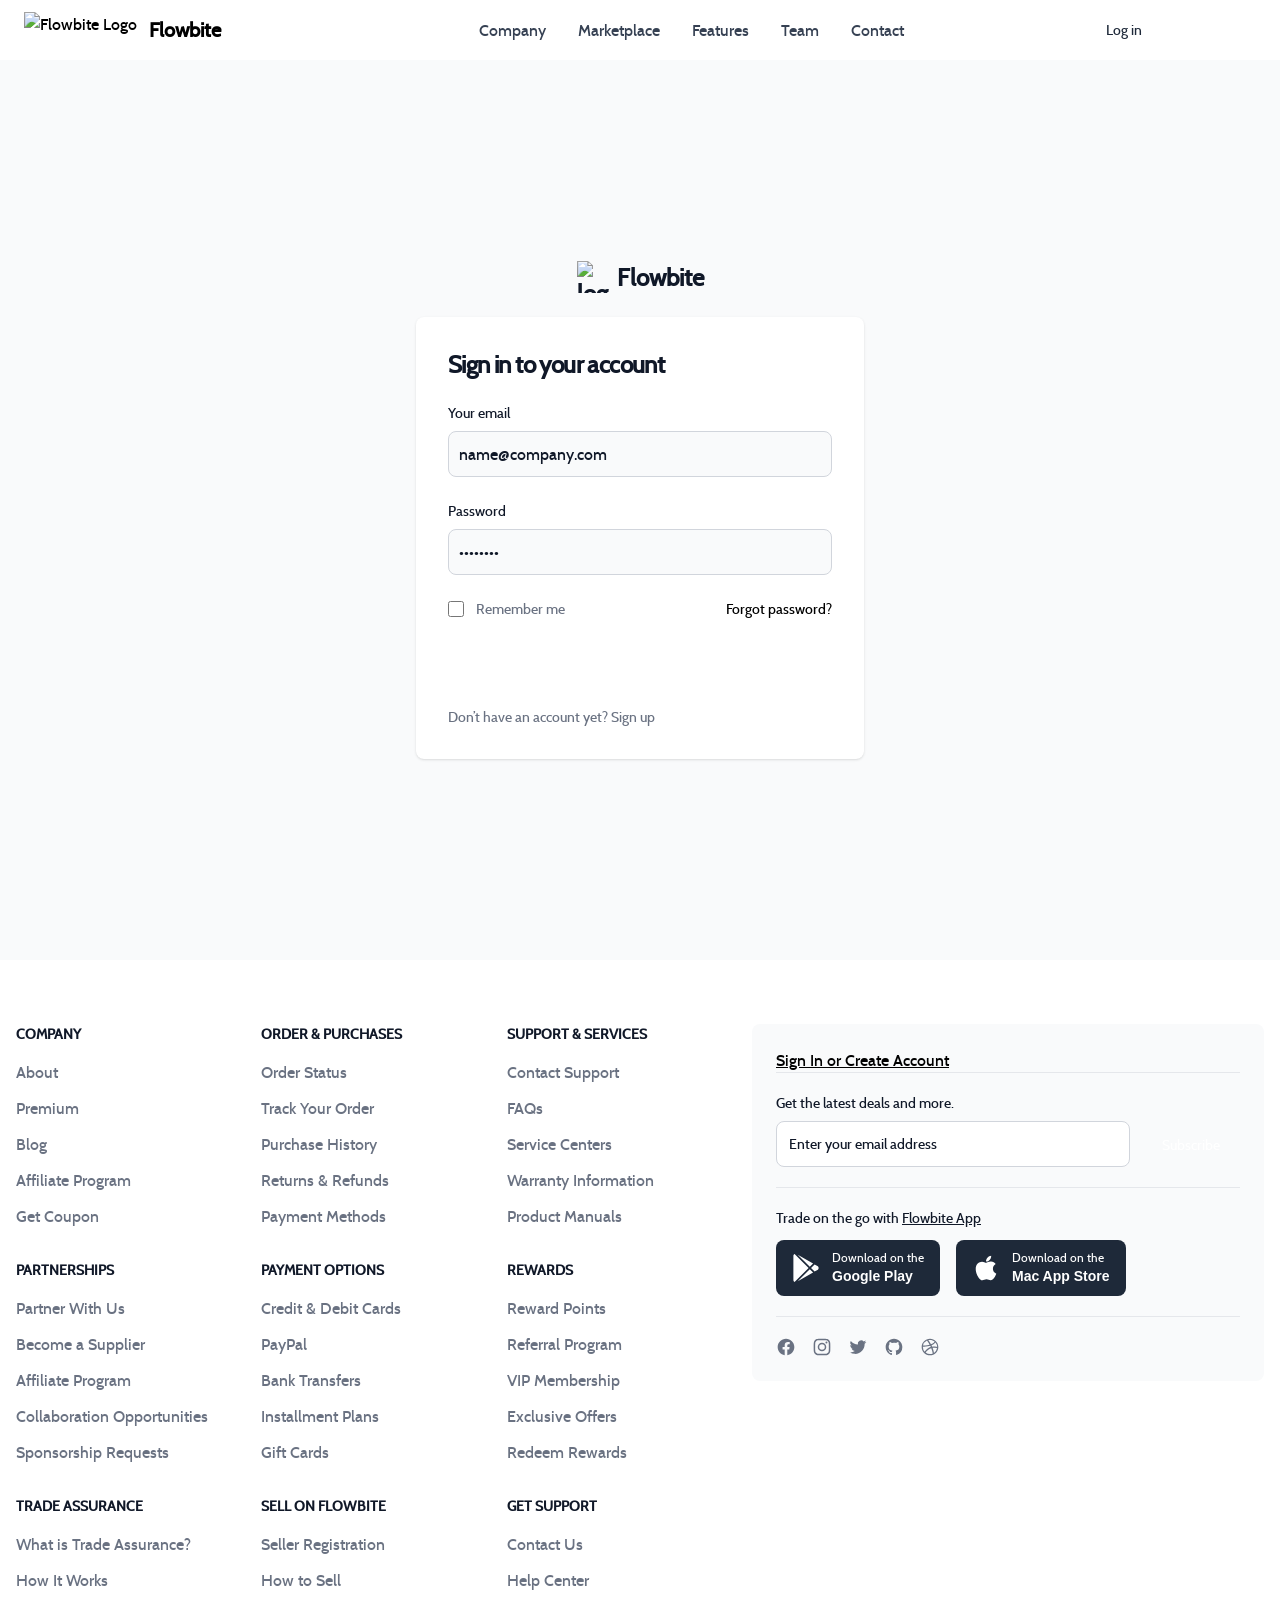
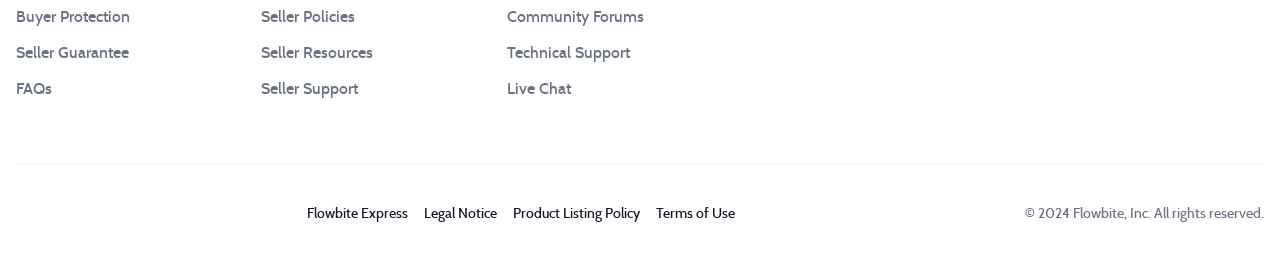
==== src/pages/login/login.html @ fdb95c7c "add header and some changes..." ====
<!doctype html>
<html lang="en">
  <head>
    <meta charset="UTF-8" />
    <meta name="viewport" content="width=device-width, initial-scale=1.0" />
    <title>Document</title>
    <link rel="stylesheet" href="../../../public/font/font.css" />
    <link rel="stylesheet" href="../../../src/output.css" />
  </head>
  <body>
    <header>
      <nav
        class="bg-white border-gray-200 px-4 lg:px-6 py-2.5 dark:bg-gray-800"
      >
        <div
          class="flex flex-wrap justify-between items-center mx-auto max-w-7xl"
        >
          <a href="https://flowbite.com" class="flex items-center">
            <img
              src="https://flowbite.com/docs/images/logo.svg"
              class="mr-3 h-6 sm:h-9"
              alt="Flowbite Logo"
            />
            <span
              class="self-center text-xl font-semibold whitespace-nowrap dark:text-white"
              >Flowbite</span
            >
          </a>
          <div class="flex items-center lg:order-2">
            <a
              href="./src/pages/login/login.html"
              class="text-gray-800 dark:text-white hover:bg-gray-50 focus:ring-4 focus:ring-gray-300 font-medium rounded-lg text-sm px-4 lg:px-5 py-2 lg:py-2.5 mr-2 dark:hover:bg-gray-700 focus:outline-none dark:focus:ring-gray-800"
              >Log in</a
            >
            <a
              href="../signIn/signIn.html"
              class="text-white bg-primary-700 hover:bg-primary-800 focus:ring-4 focus:ring-primary-300 font-medium rounded-lg text-sm px-4 lg:px-5 py-2 lg:py-2.5 mr-2 dark:bg-primary-600 dark:hover:bg-primary-700 focus:outline-none dark:focus:ring-primary-800"
              >sign in</a
            >
            <button
              data-collapse-toggle="mobile-menu-2"
              type="button"
              class="inline-flex items-center p-2 ml-1 text-sm text-gray-500 rounded-lg lg:hidden hover:bg-gray-100 focus:outline-none focus:ring-2 focus:ring-gray-200 dark:text-gray-400 dark:hover:bg-gray-700 dark:focus:ring-gray-600"
              aria-controls="mobile-menu-2"
              aria-expanded="false"
            >
              <span class="sr-only">Open main menu</span>
              <svg
                class="w-6 h-6"
                fill="currentColor"
                viewBox="0 0 20 20"
                xmlns="http://www.w3.org/2000/svg"
              >
                <path
                  fill-rule="evenodd"
                  d="M3 5a1 1 0 011-1h12a1 1 0 110 2H4a1 1 0 01-1-1zM3 10a1 1 0 011-1h12a1 1 0 110 2H4a1 1 0 01-1-1zM3 15a1 1 0 011-1h12a1 1 0 110 2H4a1 1 0 01-1-1z"
                  clip-rule="evenodd"
                ></path>
              </svg>
              <svg
                class="hidden w-6 h-6"
                fill="currentColor"
                viewBox="0 0 20 20"
                xmlns="http://www.w3.org/2000/svg"
              >
                <path
                  fill-rule="evenodd"
                  d="M4.293 4.293a1 1 0 011.414 0L10 8.586l4.293-4.293a1 1 0 111.414 1.414L11.414 10l4.293 4.293a1 1 0 01-1.414 1.414L10 11.414l-4.293 4.293a1 1 0 01-1.414-1.414L8.586 10 4.293 5.707a1 1 0 010-1.414z"
                  clip-rule="evenodd"
                ></path>
              </svg>
            </button>
          </div>
          <div
            class="hidden justify-between items-center w-full lg:flex lg:w-auto lg:order-1"
            id="mobile-menu-2"
          >
            <ul
              class="flex flex-col mt-4 font-medium lg:flex-row lg:space-x-8 lg:mt-0"
            >
              <li>
                <a
                  href="#"
                  class="block py-2 pr-4 pl-3 text-white rounded bg-primary-700 lg:bg-transparent lg:text-primary-700 lg:p-0 dark:text-white"
                  aria-current="page"
                  >Home</a
                >
              </li>
              <li>
                <a
                  href="#"
                  class="block py-2 pr-4 pl-3 text-gray-700 border-b border-gray-100 hover:bg-gray-50 lg:hover:bg-transparent lg:border-0 lg:hover:text-primary-700 lg:p-0 dark:text-gray-400 lg:dark:hover:text-white dark:hover:bg-gray-700 dark:hover:text-white lg:dark:hover:bg-transparent dark:border-gray-700"
                  >Company</a
                >
              </li>
              <li>
                <a
                  href="#"
                  class="block py-2 pr-4 pl-3 text-gray-700 border-b border-gray-100 hover:bg-gray-50 lg:hover:bg-transparent lg:border-0 lg:hover:text-primary-700 lg:p-0 dark:text-gray-400 lg:dark:hover:text-white dark:hover:bg-gray-700 dark:hover:text-white lg:dark:hover:bg-transparent dark:border-gray-700"
                  >Marketplace</a
                >
              </li>
              <li>
                <a
                  href="#"
                  class="block py-2 pr-4 pl-3 text-gray-700 border-b border-gray-100 hover:bg-gray-50 lg:hover:bg-transparent lg:border-0 lg:hover:text-primary-700 lg:p-0 dark:text-gray-400 lg:dark:hover:text-white dark:hover:bg-gray-700 dark:hover:text-white lg:dark:hover:bg-transparent dark:border-gray-700"
                  >Features</a
                >
              </li>
              <li>
                <a
                  href="#"
                  class="block py-2 pr-4 pl-3 text-gray-700 border-b border-gray-100 hover:bg-gray-50 lg:hover:bg-transparent lg:border-0 lg:hover:text-primary-700 lg:p-0 dark:text-gray-400 lg:dark:hover:text-white dark:hover:bg-gray-700 dark:hover:text-white lg:dark:hover:bg-transparent dark:border-gray-700"
                  >Team</a
                >
              </li>
              <li>
                <a
                  href="#"
                  class="block py-2 pr-4 pl-3 text-gray-700 border-b border-gray-100 hover:bg-gray-50 lg:hover:bg-transparent lg:border-0 lg:hover:text-primary-700 lg:p-0 dark:text-gray-400 lg:dark:hover:text-white dark:hover:bg-gray-700 dark:hover:text-white lg:dark:hover:bg-transparent dark:border-gray-700"
                  >Contact</a
                >
              </li>
            </ul>
          </div>
        </div>
      </nav>
    </header>
    <section class="bg-gray-50 dark:bg-gray-900">
      <div
        class="flex flex-col items-center justify-center px-6 py-8 mx-auto md:h-screen lg:py-0"
      >
        <a
          href="#"
          class="flex items-center mb-6 text-2xl font-semibold text-gray-900 dark:text-white"
        >
          <img
            class="w-8 h-8 mr-2"
            src="https://flowbite.s3.amazonaws.com/blocks/marketing-ui/logo.svg"
            alt="logo"
          />
          Flowbite
        </a>
        <div
          class="w-full bg-white rounded-lg shadow dark:border md:mt-0 sm:max-w-md xl:p-0 dark:bg-gray-800 dark:border-gray-700"
        >
          <div class="p-6 space-y-4 md:space-y-6 sm:p-8">
            <h1
              class="text-xl font-bold leading-tight tracking-tight text-gray-900 md:text-2xl dark:text-white"
            >
              Sign in to your account
            </h1>
            <form class="space-y-4 md:space-y-6" action="#">
              <div>
                <label
                  for="email"
                  class="block mb-2 text-sm font-medium text-gray-900 dark:text-white"
                  >Your email</label
                >
                <input
                  type="email"
                  name="email"
                  id="email"
                  class="bg-gray-50 border border-gray-300 text-gray-900 rounded-lg focus:ring-primary-600 focus:border-primary-600 block w-full p-2.5 dark:bg-gray-700 dark:border-gray-600 dark:placeholder-gray-400 dark:text-white dark:focus:ring-blue-500 dark:focus:border-blue-500"
                  placeholder="name@company.com"
                  required=""
                />
              </div>
              <div>
                <label
                  for="password"
                  class="block mb-2 text-sm font-medium text-gray-900 dark:text-white"
                  >Password</label
                >
                <input
                  type="password"
                  name="password"
                  id="password"
                  placeholder="••••••••"
                  class="bg-gray-50 border border-gray-300 text-gray-900 rounded-lg focus:ring-primary-600 focus:border-primary-600 block w-full p-2.5 dark:bg-gray-700 dark:border-gray-600 dark:placeholder-gray-400 dark:text-white dark:focus:ring-blue-500 dark:focus:border-blue-500"
                  required=""
                />
              </div>
              <div class="flex items-center justify-between">
                <div class="flex items-start">
                  <div class="flex items-center h-5">
                    <input
                      id="remember"
                      aria-describedby="remember"
                      type="checkbox"
                      class="w-4 h-4 border border-gray-300 rounded bg-gray-50 focus:ring-3 focus:ring-primary-300 dark:bg-gray-700 dark:border-gray-600 dark:focus:ring-primary-600 dark:ring-offset-gray-800"
                      required=""
                    />
                  </div>
                  <div class="ml-3 text-sm">
                    <label
                      for="remember"
                      class="text-gray-500 dark:text-gray-300"
                      >Remember me</label
                    >
                  </div>
                </div>
                <a
                  href="#"
                  class="text-sm font-medium text-primary-600 hover:underline dark:text-primary-500"
                  >Forgot password?</a
                >
              </div>
              <button
                type="submit"
                class="w-full text-white bg-primary-600 hover:bg-primary-700 focus:ring-4 focus:outline-none focus:ring-primary-300 font-medium rounded-lg text-sm px-5 py-2.5 text-center dark:bg-primary-600 dark:hover:bg-primary-700 dark:focus:ring-primary-800"
              >
                Sign in
              </button>
              <p class="text-sm font-light text-gray-500 dark:text-gray-400">
                Don’t have an account yet?
                <a
                  href="../signIn/signIn.html"
                  class="font-medium text-primary-600 hover:underline dark:text-primary-500"
                  >Sign up</a
                >
              </p>
            </form>
          </div>
        </div>
      </div>
    </section>
    <footer class="bg-white antialiased dark:bg-gray-800">
      <div class="mx-auto max-w-screen-xl px-4 2xl:px-0">
        <div
          class="border-b border-gray-100 py-6 dark:border-gray-700 md:py-8 lg:py-16"
        >
          <div class="items-start gap-6 md:gap-8 lg:flex 2xl:gap-24">
            <div
              class="grid min-w-0 flex-1 grid-cols-2 gap-6 md:gap-8 xl:grid-cols-3"
            >
              <div>
                <h6
                  class="mb-4 text-sm font-semibold uppercase text-gray-900 dark:text-white"
                >
                  Company
                </h6>
                <ul class="space-y-3">
                  <li>
                    <a
                      href="#"
                      title=""
                      class="text-gray-500 hover:text-gray-900 dark:text-gray-400 dark:hover:text-white"
                    >
                      About
                    </a>
                  </li>

                  <li>
                    <a
                      href="#"
                      title=""
                      class="text-gray-500 hover:text-gray-900 dark:text-gray-400 dark:hover:text-white"
                    >
                      Premium
                    </a>
                  </li>

                  <li>
                    <a
                      href="#"
                      title=""
                      class="text-gray-500 hover:text-gray-900 dark:text-gray-400 dark:hover:text-white"
                    >
                      Blog
                    </a>
                  </li>

                  <li>
                    <a
                      href="#"
                      title=""
                      class="text-gray-500 hover:text-gray-900 dark:text-gray-400 dark:hover:text-white"
                    >
                      Affiliate Program
                    </a>
                  </li>

                  <li>
                    <a
                      href="#"
                      title=""
                      class="text-gray-500 hover:text-gray-900 dark:text-gray-400 dark:hover:text-white"
                    >
                      Get Coupon
                    </a>
                  </li>
                </ul>
              </div>

              <div>
                <h6
                  class="mb-4 text-sm font-semibold uppercase text-gray-900 dark:text-white"
                >
                  Order & Purchases
                </h6>
                <ul class="space-y-3">
                  <li>
                    <a
                      href="#"
                      title=""
                      class="text-gray-500 hover:text-gray-900 dark:text-gray-400 dark:hover:text-white"
                      >Order Status</a
                    >
                  </li>
                  <li>
                    <a
                      href="#"
                      title=""
                      class="text-gray-500 hover:text-gray-900 dark:text-gray-400 dark:hover:text-white"
                      >Track Your Order</a
                    >
                  </li>
                  <li>
                    <a
                      href="#"
                      title=""
                      class="text-gray-500 hover:text-gray-900 dark:text-gray-400 dark:hover:text-white"
                      >Purchase History</a
                    >
                  </li>
                  <li>
                    <a
                      href="#"
                      title=""
                      class="text-gray-500 hover:text-gray-900 dark:text-gray-400 dark:hover:text-white"
                      >Returns & Refunds</a
                    >
                  </li>
                  <li>
                    <a
                      href="#"
                      title=""
                      class="text-gray-500 hover:text-gray-900 dark:text-gray-400 dark:hover:text-white"
                      >Payment Methods</a
                    >
                  </li>
                </ul>
              </div>

              <div>
                <h6
                  class="mb-4 text-sm font-semibold uppercase text-gray-900 dark:text-white"
                >
                  Support & Services
                </h6>
                <ul class="space-y-3">
                  <li>
                    <a
                      href="#"
                      title=""
                      class="text-gray-500 hover:text-gray-900 dark:text-gray-400 dark:hover:text-white"
                      >Contact Support</a
                    >
                  </li>
                  <li>
                    <a
                      href="#"
                      title=""
                      class="text-gray-500 hover:text-gray-900 dark:text-gray-400 dark:hover:text-white"
                      >FAQs</a
                    >
                  </li>
                  <li>
                    <a
                      href="#"
                      title=""
                      class="text-gray-500 hover:text-gray-900 dark:text-gray-400 dark:hover:text-white"
                      >Service Centers</a
                    >
                  </li>
                  <li>
                    <a
                      href="#"
                      title=""
                      class="text-gray-500 hover:text-gray-900 dark:text-gray-400 dark:hover:text-white"
                      >Warranty Information</a
                    >
                  </li>
                  <li>
                    <a
                      href="#"
                      title=""
                      class="text-gray-500 hover:text-gray-900 dark:text-gray-400 dark:hover:text-white"
                      >Product Manuals</a
                    >
                  </li>
                </ul>
              </div>

              <div>
                <h6
                  class="mb-4 text-sm font-semibold uppercase text-gray-900 dark:text-white"
                >
                  Partnerships
                </h6>
                <ul class="space-y-3">
                  <li>
                    <a
                      href="#"
                      title=""
                      class="text-gray-500 hover:text-gray-900 dark:text-gray-400 dark:hover:text-white"
                      >Partner With Us</a
                    >
                  </li>
                  <li>
                    <a
                      href="#"
                      title=""
                      class="text-gray-500 hover:text-gray-900 dark:text-gray-400 dark:hover:text-white"
                      >Become a Supplier</a
                    >
                  </li>
                  <li>
                    <a
                      href="#"
                      title=""
                      class="text-gray-500 hover:text-gray-900 dark:text-gray-400 dark:hover:text-white"
                      >Affiliate Program</a
                    >
                  </li>
                  <li>
                    <a
                      href="#"
                      title=""
                      class="text-gray-500 hover:text-gray-900 dark:text-gray-400 dark:hover:text-white"
                      >Collaboration Opportunities</a
                    >
                  </li>
                  <li>
                    <a
                      href="#"
                      title=""
                      class="text-gray-500 hover:text-gray-900 dark:text-gray-400 dark:hover:text-white"
                      >Sponsorship Requests</a
                    >
                  </li>
                </ul>
              </div>

              <div>
                <h6
                  class="mb-4 text-sm font-semibold uppercase text-gray-900 dark:text-white"
                >
                  Payment Options
                </h6>
                <ul class="space-y-3">
                  <li>
                    <a
                      href="#"
                      title=""
                      class="text-gray-500 hover:text-gray-900 dark:text-gray-400 dark:hover:text-white"
                      >Credit & Debit Cards</a
                    >
                  </li>
                  <li>
                    <a
                      href="#"
                      title=""
                      class="text-gray-500 hover:text-gray-900 dark:text-gray-400 dark:hover:text-white"
                      >PayPal</a
                    >
                  </li>
                  <li>
                    <a
                      href="#"
                      title=""
                      class="text-gray-500 hover:text-gray-900 dark:text-gray-400 dark:hover:text-white"
                      >Bank Transfers</a
                    >
                  </li>
                  <li>
                    <a
                      href="#"
                      title=""
                      class="text-gray-500 hover:text-gray-900 dark:text-gray-400 dark:hover:text-white"
                      >Installment Plans</a
                    >
                  </li>
                  <li>
                    <a
                      href="#"
                      title=""
                      class="text-gray-500 hover:text-gray-900 dark:text-gray-400 dark:hover:text-white"
                      >Gift Cards</a
                    >
                  </li>
                </ul>
              </div>

              <div>
                <h6
                  class="mb-4 text-sm font-semibold uppercase text-gray-900 dark:text-white"
                >
                  Rewards
                </h6>
                <ul class="space-y-3">
                  <li>
                    <a
                      href="#"
                      title=""
                      class="text-gray-500 hover:text-gray-900 dark:text-gray-400 dark:hover:text-white"
                      >Reward Points</a
                    >
                  </li>
                  <li>
                    <a
                      href="#"
                      title=""
                      class="text-gray-500 hover:text-gray-900 dark:text-gray-400 dark:hover:text-white"
                      >Referral Program</a
                    >
                  </li>
                  <li>
                    <a
                      href="#"
                      title=""
                      class="text-gray-500 hover:text-gray-900 dark:text-gray-400 dark:hover:text-white"
                      >VIP Membership</a
                    >
                  </li>
                  <li>
                    <a
                      href="#"
                      title=""
                      class="text-gray-500 hover:text-gray-900 dark:text-gray-400 dark:hover:text-white"
                      >Exclusive Offers</a
                    >
                  </li>
                  <li>
                    <a
                      href="#"
                      title=""
                      class="text-gray-500 hover:text-gray-900 dark:text-gray-400 dark:hover:text-white"
                      >Redeem Rewards</a
                    >
                  </li>
                </ul>
              </div>

              <div>
                <h6
                  class="mb-4 text-sm font-semibold uppercase text-gray-900 dark:text-white"
                >
                  Trade Assurance
                </h6>
                <ul class="space-y-3">
                  <li>
                    <a
                      href="#"
                      title=""
                      class="text-gray-500 hover:text-gray-900 dark:text-gray-400 dark:hover:text-white"
                      >What is Trade Assurance?</a
                    >
                  </li>
                  <li>
                    <a
                      href="#"
                      title=""
                      class="text-gray-500 hover:text-gray-900 dark:text-gray-400 dark:hover:text-white"
                      >How It Works</a
                    >
                  </li>
                  <li>
                    <a
                      href="#"
                      title=""
                      class="text-gray-500 hover:text-gray-900 dark:text-gray-400 dark:hover:text-white"
                      >Buyer Protection</a
                    >
                  </li>
                  <li>
                    <a
                      href="#"
                      title=""
                      class="text-gray-500 hover:text-gray-900 dark:text-gray-400 dark:hover:text-white"
                      >Seller Guarantee</a
                    >
                  </li>
                  <li>
                    <a
                      href="#"
                      title=""
                      class="text-gray-500 hover:text-gray-900 dark:text-gray-400 dark:hover:text-white"
                      >FAQs</a
                    >
                  </li>
                </ul>
              </div>

              <div>
                <h6
                  class="mb-4 text-sm font-semibold uppercase text-gray-900 dark:text-white"
                >
                  Sell on Flowbite
                </h6>
                <ul class="space-y-3">
                  <li>
                    <a
                      href="#"
                      title=""
                      class="text-gray-500 hover:text-gray-900 dark:text-gray-400 dark:hover:text-white"
                      >Seller Registration</a
                    >
                  </li>
                  <li>
                    <a
                      href="#"
                      title=""
                      class="text-gray-500 hover:text-gray-900 dark:text-gray-400 dark:hover:text-white"
                      >How to Sell</a
                    >
                  </li>
                  <li>
                    <a
                      href="#"
                      title=""
                      class="text-gray-500 hover:text-gray-900 dark:text-gray-400 dark:hover:text-white"
                      >Seller Policies</a
                    >
                  </li>
                  <li>
                    <a
                      href="#"
                      title=""
                      class="text-gray-500 hover:text-gray-900 dark:text-gray-400 dark:hover:text-white"
                      >Seller Resources</a
                    >
                  </li>
                  <li>
                    <a
                      href="#"
                      title=""
                      class="text-gray-500 hover:text-gray-900 dark:text-gray-400 dark:hover:text-white"
                      >Seller Support</a
                    >
                  </li>
                </ul>
              </div>

              <div>
                <h6
                  class="mb-4 text-sm font-semibold uppercase text-gray-900 dark:text-white"
                >
                  Get Support
                </h6>
                <ul class="space-y-3">
                  <li>
                    <a
                      href="#"
                      title=""
                      class="text-gray-500 hover:text-gray-900 dark:text-gray-400 dark:hover:text-white"
                      >Contact Us</a
                    >
                  </li>
                  <li>
                    <a
                      href="#"
                      title=""
                      class="text-gray-500 hover:text-gray-900 dark:text-gray-400 dark:hover:text-white"
                      >Help Center</a
                    >
                  </li>
                  <li>
                    <a
                      href="#"
                      title=""
                      class="text-gray-500 hover:text-gray-900 dark:text-gray-400 dark:hover:text-white"
                      >Community Forums</a
                    >
                  </li>
                  <li>
                    <a
                      href="#"
                      title=""
                      class="text-gray-500 hover:text-gray-900 dark:text-gray-400 dark:hover:text-white"
                      >Technical Support</a
                    >
                  </li>
                  <li>
                    <a
                      href="#"
                      title=""
                      class="text-gray-500 hover:text-gray-900 dark:text-gray-400 dark:hover:text-white"
                      >Live Chat</a
                    >
                  </li>
                </ul>
              </div>
            </div>

            <div class="mt-6 w-full md:mt-8 lg:mt-0 lg:max-w-lg">
              <div class="space-y-5 rounded-lg bg-gray-50 p-6 dark:bg-gray-700">
                <a
                  href="#"
                  title=""
                  class="text-base font-medium text-primary-700 underline hover:no-underline dark:text-primary-500"
                >
                  Sign In or Create Account
                </a>

                <hr class="border-gray-200 dark:border-gray-600" />

                <form action="#">
                  <div class="items-end space-y-4 sm:flex sm:space-y-0">
                    <div class="relative mr-3 w-full sm:w-96 lg:w-full">
                      <label
                        for="email"
                        class="mb-2 block text-sm font-medium text-gray-900 dark:text-gray-300"
                      >
                        Get the latest deals and more.
                      </label>
                      <input
                        class="block w-full rounded-lg border border-gray-300 bg-white p-3 text-sm text-gray-900 focus:border-primary-500 focus:ring-primary-500 dark:border-gray-500 dark:bg-gray-600 dark:text-white dark:placeholder-gray-400 dark:focus:border-primary-500 dark:focus:ring-primary-500 sm:w-96 lg:w-full"
                        placeholder="Enter your email address"
                        type="email"
                        id="email"
                        required=""
                      />
                    </div>
                    <div>
                      <button
                        type="submit"
                        class="w-full cursor-pointer rounded-lg bg-primary-700 px-5 py-3 text-center text-sm font-medium text-white hover:bg-primary-800 focus:ring-4 focus:ring-primary-300 dark:bg-primary-600 dark:hover:bg-primary-700 dark:focus:ring-primary-800"
                      >
                        Subscribe
                      </button>
                    </div>
                  </div>
                </form>

                <hr class="border-gray-200 dark:border-gray-600" />

                <div>
                  <p
                    class="mb-3 text-sm font-medium text-gray-900 dark:text-white"
                  >
                    Trade on the go with
                    <a href="#" title="" class="underline hover:no-underline"
                      >Flowbite App</a
                    >
                  </p>

                  <div class="gap-4 space-y-4 sm:flex sm:space-y-0">
                    <a
                      href="#"
                      class="inline-flex w-full items-center justify-center rounded-lg bg-gray-800 px-4 py-2.5 text-white hover:bg-gray-700 focus:outline-none focus:ring-4 focus:ring-gray-300 dark:bg-gray-600 dark:hover:bg-gray-500 dark:focus:ring-gray-800 sm:w-auto"
                    >
                      <svg
                        class="mr-3 h-7 w-7"
                        aria-hidden="true"
                        focusable="false"
                        data-prefix="fab"
                        data-icon="google-play"
                        role="img"
                        xmlns="http://www.w3.org/2000/svg"
                        viewBox="0 0 512 512"
                      >
                        <path
                          fill="currentColor"
                          d="M325.3 234.3L104.6 13l280.8 161.2-60.1 60.1zM47 0C34 6.8 25.3 19.2 25.3 35.3v441.3c0 16.1 8.7 28.5 21.7 35.3l256.6-256L47 0zm425.2 225.6l-58.9-34.1-65.7 64.5 65.7 64.5 60.1-34.1c18-14.3 18-46.5-1.2-60.8zM104.6 499l280.8-161.2-60.1-60.1L104.6 499z"
                        ></path>
                      </svg>
                      <div class="text-left">
                        <div class="mb-1 text-xs">Download on the</div>
                        <div class="-mt-1 font-sans text-sm font-semibold">
                          Google Play
                        </div>
                      </div>
                    </a>

                    <a
                      href="#"
                      class="inline-flex w-full items-center justify-center rounded-lg bg-gray-800 px-4 py-2.5 text-white hover:bg-gray-700 focus:outline-none focus:ring-4 focus:ring-gray-300 dark:bg-gray-600 dark:hover:bg-gray-500 dark:focus:ring-gray-800 sm:w-auto"
                    >
                      <svg
                        class="mr-3 h-7 w-7"
                        aria-hidden="true"
                        focusable="false"
                        data-prefix="fab"
                        data-icon="apple"
                        role="img"
                        xmlns="http://www.w3.org/2000/svg"
                        viewBox="0 0 384 512"
                      >
                        <path
                          fill="currentColor"
                          d="M318.7 268.7c-.2-36.7 16.4-64.4 50-84.8-18.8-26.9-47.2-41.7-84.7-44.6-35.5-2.8-74.3 20.7-88.5 20.7-15 0-49.4-19.7-76.4-19.7C63.3 141.2 4 184.8 4 273.5q0 39.3 14.4 81.2c12.8 36.7 59 126.7 107.2 125.2 25.2-.6 43-17.9 75.8-17.9 31.8 0 48.3 17.9 76.4 17.9 48.6-.7 90.4-82.5 102.6-119.3-65.2-30.7-61.7-90-61.7-91.9zm-56.6-164.2c27.3-32.4 24.8-61.9 24-72.5-24.1 1.4-52 16.4-67.9 34.9-17.5 19.8-27.8 44.3-25.6 71.9 26.1 2 49.9-11.4 69.5-34.3z"
                        ></path>
                      </svg>
                      <div class="text-left">
                        <div class="mb-1 text-xs">Download on the</div>
                        <div class="-mt-1 font-sans text-sm font-semibold">
                          Mac App Store
                        </div>
                      </div>
                    </a>
                  </div>
                </div>

                <hr class="border-gray-200 dark:border-gray-600" />

                <div class="flex space-x-4">
                  <a
                    href="#"
                    class="text-gray-500 hover:text-gray-900 dark:text-gray-400 dark:hover:text-white"
                  >
                    <svg
                      class="h-5 w-5"
                      fill="currentColor"
                      viewBox="0 0 24 24"
                      aria-hidden="true"
                    >
                      <path
                        fill-rule="evenodd"
                        d="M22 12c0-5.523-4.477-10-10-10S2 6.477 2 12c0 4.991 3.657 9.128 8.438 9.878v-6.987h-2.54V12h2.54V9.797c0-2.506 1.492-3.89 3.777-3.89 1.094 0 2.238.195 2.238.195v2.46h-1.26c-1.243 0-1.63.771-1.63 1.562V12h2.773l-.443 2.89h-2.33v6.988C18.343 21.128 22 16.991 22 12z"
                        clip-rule="evenodd"
                      />
                    </svg>
                  </a>

                  <a
                    href="#"
                    class="text-gray-500 hover:text-gray-900 dark:text-gray-400 dark:hover:text-white"
                  >
                    <svg
                      class="h-5 w-5"
                      fill="currentColor"
                      viewBox="0 0 24 24"
                      aria-hidden="true"
                    >
                      <path
                        fill-rule="evenodd"
                        d="M12.315 2c2.43 0 2.784.013 3.808.06 1.064.049 1.791.218 2.427.465a4.902 4.902 0 011.772 1.153 4.902 4.902 0 011.153 1.772c.247.636.416 1.363.465 2.427.048 1.067.06 1.407.06 4.123v.08c0 2.643-.012 2.987-.06 4.043-.049 1.064-.218 1.791-.465 2.427a4.902 4.902 0 01-1.153 1.772 4.902 4.902 0 01-1.772 1.153c-.636.247-1.363.416-2.427.465-1.067.048-1.407.06-4.123.06h-.08c-2.643 0-2.987-.012-4.043-.06-1.064-.049-1.791-.218-2.427-.465a4.902 4.902 0 01-1.772-1.153 4.902 4.902 0 01-1.153-1.772c-.247-.636-.416-1.363-.465-2.427-.047-1.024-.06-1.379-.06-3.808v-.63c0-2.43.013-2.784.06-3.808.049-1.064.218-1.791.465-2.427a4.902 4.902 0 011.153-1.772A4.902 4.902 0 015.45 2.525c.636-.247 1.363-.416 2.427-.465C8.901 2.013 9.256 2 11.685 2h.63zm-.081 1.802h-.468c-2.456 0-2.784.011-3.807.058-.975.045-1.504.207-1.857.344-.467.182-.8.398-1.15.748-.35.35-.566.683-.748 1.15-.137.353-.3.882-.344 1.857-.047 1.023-.058 1.351-.058 3.807v.468c0 2.456.011 2.784.058 3.807.045.975.207 1.504.344 1.857.182.466.399.8.748 1.15.35.35.683.566 1.15.748.353.137.882.3 1.857.344 1.054.048 1.37.058 4.041.058h.08c2.597 0 2.917-.01 3.96-.058.976-.045 1.505-.207 1.858-.344.466-.182.8-.398 1.15-.748.35-.35.566-.683.748-1.15.137-.353.3-.882.344-1.857.048-1.055.058-1.37.058-4.041v-.08c0-2.597-.01-2.917-.058-3.96-.045-.976-.207-1.505-.344-1.858a3.097 3.097 0 00-.748-1.15 3.098 3.098 0 00-1.15-.748c-.353-.137-.882-.3-1.857-.344-1.023-.047-1.351-.058-3.807-.058zM12 6.865a5.135 5.135 0 110 10.27 5.135 5.135 0 010-10.27zm0 1.802a3.333 3.333 0 100 6.666 3.333 3.333 0 000-6.666zm5.338-3.205a1.2 1.2 0 110 2.4 1.2 1.2 0 010-2.4z"
                        clip-rule="evenodd"
                      />
                    </svg>
                  </a>

                  <a
                    href="#"
                    class="text-gray-500 hover:text-gray-900 dark:text-gray-400 dark:hover:text-white"
                  >
                    <svg
                      class="h-5 w-5"
                      fill="currentColor"
                      viewBox="0 0 24 24"
                      aria-hidden="true"
                    >
                      <path
                        d="M8.29 20.251c7.547 0 11.675-6.253 11.675-11.675 0-.178 0-.355-.012-.53A8.348 8.348 0 0022 5.92a8.19 8.19 0 01-2.357.646 4.118 4.118 0 001.804-2.27 8.224 8.224 0 01-2.605.996 4.107 4.107 0 00-6.993 3.743 11.65 11.65 0 01-8.457-4.287 4.106 4.106 0 001.27 5.477A4.072 4.072 0 012.8 9.713v.052a4.105 4.105 0 003.292 4.022 4.095 4.095 0 01-1.853.07 4.108 4.108 0 003.834 2.85A8.233 8.233 0 012 18.407a11.616 11.616 0 006.29 1.84"
                      />
                    </svg>
                  </a>

                  <a
                    href="#"
                    class="text-gray-500 hover:text-gray-900 dark:text-gray-400 dark:hover:text-white"
                  >
                    <svg
                      class="h-5 w-5"
                      fill="currentColor"
                      viewBox="0 0 24 24"
                      aria-hidden="true"
                    >
                      <path
                        fill-rule="evenodd"
                        d="M12 2C6.477 2 2 6.484 2 12.017c0 4.425 2.865 8.18 6.839 9.504.5.092.682-.217.682-.483 0-.237-.008-.868-.013-1.703-2.782.605-3.369-1.343-3.369-1.343-.454-1.158-1.11-1.466-1.11-1.466-.908-.62.069-.608.069-.608 1.003.07 1.531 1.032 1.531 1.032.892 1.53 2.341 1.088 2.91.832.092-.647.35-1.088.636-1.338-2.22-.253-4.555-1.113-4.555-4.951 0-1.093.39-1.988 1.029-2.688-.103-.253-.446-1.272.098-2.65 0 0 .84-.27 2.75 1.026A9.564 9.564 0 0112 6.844c.85.004 1.705.115 2.504.337 1.909-1.296 2.747-1.027 2.747-1.027.546 1.379.202 2.398.1 2.651.64.7 1.028 1.595 1.028 2.688 0 3.848-2.339 4.695-4.566 4.943.359.309.678.92.678 1.855 0 1.338-.012 2.419-.012 2.747 0 .268.18.58.688.482A10.019 10.019 0 0022 12.017C22 6.484 17.522 2 12 2z"
                        clip-rule="evenodd"
                      />
                    </svg>
                  </a>

                  <a
                    href="#"
                    class="text-gray-500 hover:text-gray-900 dark:text-gray-400 dark:hover:text-white"
                  >
                    <svg
                      class="h-5 w-5"
                      fill="currentColor"
                      viewBox="0 0 24 24"
                      aria-hidden="true"
                    >
                      <path
                        fill-rule="evenodd"
                        d="M12 2C6.48 2 2 6.48 2 12s4.48 10 10 10c5.51 0 10-4.48 10-10S17.51 2 12 2zm6.605 4.61a8.502 8.502 0 011.93 5.314c-.281-.054-3.101-.629-5.943-.271-.065-.141-.12-.293-.184-.445a25.416 25.416 0 00-.564-1.236c3.145-1.28 4.577-3.124 4.761-3.362zM12 3.475c2.17 0 4.154.813 5.662 2.148-.152.216-1.443 1.941-4.48 3.08-1.399-2.57-2.95-4.675-3.189-5A8.687 8.687 0 0112 3.475zm-3.633.803a53.896 53.896 0 013.167 4.935c-3.992 1.063-7.517 1.04-7.896 1.04a8.581 8.581 0 014.729-5.975zM3.453 12.01v-.26c.37.01 4.512.065 8.775-1.215.25.477.477.965.694 1.453-.109.033-.228.065-.336.098-4.404 1.42-6.747 5.303-6.942 5.629a8.522 8.522 0 01-2.19-5.705zM12 20.547a8.482 8.482 0 01-5.239-1.8c.152-.315 1.888-3.656 6.703-5.337.022-.01.033-.01.054-.022a35.318 35.318 0 011.823 6.475 8.4 8.4 0 01-3.341.684zm4.761-1.465c-.086-.52-.542-3.015-1.659-6.084 2.679-.423 5.022.271 5.314.369a8.468 8.468 0 01-3.655 5.715z"
                        clip-rule="evenodd"
                      />
                    </svg>
                  </a>
                </div>
              </div>
            </div>
          </div>
        </div>

        <div class="py-6 md:py-8">
          <div
            class="gap-4 space-y-5 xl:flex xl:items-center xl:justify-between xl:space-y-0"
          >
            <a href="#" title="" class="block">
              <img
                class="block h-8 w-auto dark:hidden"
                src="https://flowbite.s3.amazonaws.com/blocks/e-commerce/logo-full.svg"
                alt=""
              />
              <img
                class="hidden h-8 w-auto dark:block"
                src="https://flowbite.s3.amazonaws.com/blocks/e-commerce/logo-full-dark.svg"
                alt=""
              />
            </a>

            <ul
              class="flex flex-wrap items-center gap-4 text-sm text-gray-900 dark:text-white xl:justify-center"
            >
              <li>
                <a href="#" title="" class="font-medium hover:underline">
                  Flowbite Express
                </a>
              </li>
              <li>
                <a href="#" title="" class="font-medium hover:underline">
                  Legal Notice
                </a>
              </li>
              <li>
                <a href="#" title="" class="font-medium hover:underline">
                  Product Listing Policy
                </a>
              </li>
              <li>
                <a href="#" title="" class="font-medium hover:underline">
                  Terms of Use
                </a>
              </li>
            </ul>

            <p class="text-sm text-gray-500 dark:text-gray-400">
              © 2024 <a href="#" class="hover:underline">Flowbite</a>, Inc. All
              rights reserved.
            </p>
          </div>
        </div>
      </div>
    </footer>
  </body>
</html>
---- public/font/font.css ----
@font-face {
    font-family: 'vazir';
    src: url('./cabin.medium.ttf') format('truetype');
}


h1,
h2,
h3,
h4,
h5,
h6 {
    font-family: 'vazir';
}

html,
body {
    font-family: 'vazir';

}
---- src/output.css ----
/*! tailwindcss v4.3.3 | MIT License | https://tailwindcss.com */
@layer properties;
@layer theme, base, components, utilities;
@layer theme {
  :root, :host {
    --font-sans: -apple-system, BlinkMacSystemFont, "Segoe UI", Roboto, "Helvetica Neue",
      "Noto Sans", Arial, sans-serif, "Apple Color Emoji", "Segoe UI Emoji",
      "Segoe UI Symbol", "Noto Color Emoji";
    --font-mono: ui-monospace, SFMono-Regular, Menlo, Monaco, Consolas, "Liberation Mono",
      "Courier New", monospace;
    --color-red-500: oklch(63.7% 0.237 25.331);
    --color-green-300: oklch(87.1% 0.15 154.449);
    --color-green-400: oklch(79.2% 0.209 151.711);
    --color-green-500: oklch(72.3% 0.219 149.579);
    --color-green-950: oklch(26.6% 0.065 152.934);
    --color-sky-500: oklch(68.5% 0.169 237.323);
    --color-blue-500: oklch(62.3% 0.214 259.815);
    --color-indigo-50: oklch(96.2% 0.018 272.314);
    --color-indigo-200: oklch(87% 0.065 274.039);
    --color-indigo-300: oklch(78.5% 0.115 274.713);
    --color-indigo-500: oklch(58.5% 0.233 277.117);
    --color-indigo-900: oklch(35.9% 0.144 278.697);
    --color-violet-50: oklch(96.9% 0.016 293.756);
    --color-violet-100: oklch(94.3% 0.029 294.588);
    --color-violet-700: oklch(49.1% 0.27 292.581);
    --color-purple-500: oklch(62.7% 0.265 303.9);
    --color-fuchsia-300: oklch(83.3% 0.145 321.434);
    --color-fuchsia-900: oklch(40.1% 0.17 325.612);
    --color-gray-50: oklch(98.5% 0.002 247.839);
    --color-gray-100: oklch(96.7% 0.003 264.542);
    --color-gray-200: oklch(92.8% 0.006 264.531);
    --color-gray-300: oklch(87.2% 0.01 258.338);
    --color-gray-400: oklch(70.7% 0.022 261.325);
    --color-gray-500: oklch(55.1% 0.027 264.364);
    --color-gray-600: oklch(44.6% 0.03 256.802);
    --color-gray-700: oklch(37.3% 0.034 259.733);
    --color-gray-800: oklch(27.8% 0.033 256.848);
    --color-gray-900: oklch(21% 0.034 264.665);
    --color-white: #fff;
    --spacing: 0.25rem;
    --breakpoint-md: 48rem;
    --breakpoint-xl: 80rem;
    --container-md: 28rem;
    --container-lg: 32rem;
    --container-2xl: 42rem;
    --container-7xl: 80rem;
    --text-xs: 0.75rem;
    --text-xs--line-height: calc(1 / 0.75);
    --text-sm: 0.875rem;
    --text-sm--line-height: calc(1.25 / 0.875);
    --text-base: 1rem;
    --text-base--line-height: calc(1.5 / 1);
    --text-lg: 1.125rem;
    --text-lg--line-height: calc(1.75 / 1.125);
    --text-xl: 1.25rem;
    --text-xl--line-height: calc(1.75 / 1.25);
    --text-2xl: 1.5rem;
    --text-2xl--line-height: calc(2 / 1.5);
    --text-3xl: 1.875rem;
    --text-3xl--line-height: calc(2.25 / 1.875);
    --text-4xl: 2.25rem;
    --text-4xl--line-height: calc(2.5 / 2.25);
    --text-5xl: 3rem;
    --text-5xl--line-height: 1;
    --text-6xl: 3.75rem;
    --text-6xl--line-height: 1;
    --font-weight-light: 300;
    --font-weight-normal: 400;
    --font-weight-medium: 500;
    --font-weight-semibold: 600;
    --font-weight-bold: 700;
    --font-weight-extrabold: 800;
    --tracking-tight: -0.025em;
    --leading-tight: 1.25;
    --radius-sm: 0.25rem;
    --radius-lg: 0.5rem;
    --radius-4xl: 2rem;
    --default-transition-duration: 150ms;
    --default-transition-timing-function: cubic-bezier(0.4, 0, 0.2, 1);
    --default-font-family: var(--font-sans);
    --default-mono-font-family: var(--font-mono);
  }
}
@layer base {
  *, ::after, ::before, ::backdrop, ::file-selector-button {
    box-sizing: border-box;
    margin: 0;
    padding: 0;
    border: 0 solid;
  }
  html, :host {
    line-height: 1.5;
    -webkit-text-size-adjust: 100%;
    tab-size: 4;
    font-family: var(--default-font-family, -apple-system, BlinkMacSystemFont, "Segoe UI", Roboto, "Helvetica Neue", "Noto Sans", Arial, sans-serif, "Apple Color Emoji", "Segoe UI Emoji", "Segoe UI Symbol", "Noto Color Emoji");
    font-feature-settings: var(--default-font-feature-settings, normal);
    font-variation-settings: var(--default-font-variation-settings, normal);
    -webkit-tap-highlight-color: transparent;
  }
  hr {
    height: 0;
    color: inherit;
    border-top-width: 1px;
  }
  abbr:where([title]) {
    -webkit-text-decoration: underline dotted;
    text-decoration: underline dotted;
  }
  h1, h2, h3, h4, h5, h6 {
    font-size: inherit;
    font-weight: inherit;
  }
  a {
    color: inherit;
    -webkit-text-decoration: inherit;
    text-decoration: inherit;
  }
  b, strong {
    font-weight: bolder;
  }
  code, kbd, samp, pre {
    font-family: var(--default-mono-font-family, ui-monospace, SFMono-Regular, Menlo, Monaco, Consolas, "Liberation Mono", "Courier New", monospace);
    font-feature-settings: var(--default-mono-font-feature-settings, normal);
    font-variation-settings: var(--default-mono-font-variation-settings, normal);
    font-size: 1em;
  }
  small {
    font-size: 80%;
  }
  sub, sup {
    font-size: 75%;
    line-height: 0;
    position: relative;
    vertical-align: baseline;
  }
  sub {
    bottom: -0.25em;
  }
  sup {
    top: -0.5em;
  }
  table {
    text-indent: 0;
    border-color: inherit;
    border-collapse: collapse;
  }
  :-moz-focusring:where(:not(iframe)) {
    outline: auto;
  }
  progress {
    vertical-align: baseline;
  }
  summary {
    display: list-item;
  }
  ol, ul, menu {
    list-style: none;
  }
  img, svg, video, canvas, audio, iframe, embed, object {
    display: block;
    vertical-align: middle;
  }
  img, video {
    max-width: 100%;
    height: auto;
  }
  button, input, select, optgroup, textarea, ::file-selector-button {
    font: inherit;
    font-feature-settings: inherit;
    font-variation-settings: inherit;
    letter-spacing: inherit;
    color: inherit;
    border-radius: 0;
    background-color: transparent;
    opacity: 1;
  }
  :where(select:is([multiple], [size])) optgroup {
    font-weight: bolder;
  }
  :where(select:is([multiple], [size])) optgroup option {
    padding-inline-start: 20px;
  }
  ::file-selector-button {
    margin-inline-end: 4px;
  }
  ::placeholder {
    opacity: 1;
  }
  @supports (not (-webkit-appearance: -apple-pay-button))  or (contain-intrinsic-size: 1px) {
    ::placeholder {
      color: currentcolor;
      @supports (color: color-mix(in lab, red, red)) {
        color: color-mix(in oklab, currentcolor 50%, transparent);
      }
    }
  }
  textarea {
    resize: vertical;
  }
  ::-webkit-search-decoration {
    -webkit-appearance: none;
  }
  ::-webkit-date-and-time-value {
    min-height: 1lh;
    text-align: inherit;
  }
  ::-webkit-datetime-edit {
    display: inline-flex;
  }
  ::-webkit-datetime-edit-fields-wrapper {
    padding: 0;
  }
  ::-webkit-datetime-edit, ::-webkit-datetime-edit-year-field, ::-webkit-datetime-edit-month-field, ::-webkit-datetime-edit-day-field, ::-webkit-datetime-edit-hour-field, ::-webkit-datetime-edit-minute-field, ::-webkit-datetime-edit-second-field, ::-webkit-datetime-edit-millisecond-field, ::-webkit-datetime-edit-meridiem-field {
    padding-block: 0;
  }
  ::-webkit-calendar-picker-indicator {
    line-height: 1;
  }
  :-moz-ui-invalid {
    box-shadow: none;
  }
  button, input:where([type="button"], [type="reset"], [type="submit"]), ::file-selector-button {
    appearance: button;
  }
  ::-webkit-inner-spin-button, ::-webkit-outer-spin-button {
    height: auto;
  }
  [hidden]:where(:not([hidden="until-found"])) {
    display: none !important;
  }
}
@layer utilities {
  .sr-only {
    position: absolute;
    width: 1px;
    height: 1px;
    padding: 0;
    margin: -1px;
    overflow: hidden;
    clip-path: inset(50%);
    white-space: nowrap;
    border-width: 0;
  }
  .relative {
    position: relative;
  }
  .container {
    width: 100%;
    @media (width >= 40rem) {
      max-width: 40rem;
    }
    @media (width >= 48rem) {
      max-width: 48rem;
    }
    @media (width >= 64rem) {
      max-width: 64rem;
    }
    @media (width >= 80rem) {
      max-width: 80rem;
    }
    @media (width >= 96rem) {
      max-width: 96rem;
    }
  }
  .m-auto {
    margin: auto;
  }
  .mx-auto {
    margin-inline: auto;
  }
  .-mt-1 {
    margin-top: calc(var(--spacing) * -1);
  }
  .mt-4 {
    margin-top: calc(var(--spacing) * 4);
  }
  .mt-6 {
    margin-top: calc(var(--spacing) * 6);
  }
  .mr-2 {
    margin-right: calc(var(--spacing) * 2);
  }
  .mr-3 {
    margin-right: calc(var(--spacing) * 3);
  }
  .mb-1 {
    margin-bottom: var(--spacing);
  }
  .mb-2 {
    margin-bottom: calc(var(--spacing) * 2);
  }
  .mb-3 {
    margin-bottom: calc(var(--spacing) * 3);
  }
  .mb-4 {
    margin-bottom: calc(var(--spacing) * 4);
  }
  .mb-6 {
    margin-bottom: calc(var(--spacing) * 6);
  }
  .ml-1 {
    margin-left: var(--spacing);
  }
  .ml-3 {
    margin-left: calc(var(--spacing) * 3);
  }
  .ml-auto {
    margin-left: auto;
  }
  .block {
    display: block;
  }
  .flex {
    display: flex;
  }
  .grid {
    display: grid;
  }
  .hidden {
    display: none;
  }
  .inline-flex {
    display: inline-flex;
  }
  .table {
    display: table;
  }
  .size-6 {
    width: calc(var(--spacing) * 6);
    height: calc(var(--spacing) * 6);
  }
  .h-4 {
    height: calc(var(--spacing) * 4);
  }
  .h-5 {
    height: calc(var(--spacing) * 5);
  }
  .h-6 {
    height: calc(var(--spacing) * 6);
  }
  .h-7 {
    height: calc(var(--spacing) * 7);
  }
  .h-8 {
    height: calc(var(--spacing) * 8);
  }
  .h-\[41px\] {
    height: 41px;
  }
  .h-\[70px\] {
    height: 70px;
  }
  .w-4 {
    width: calc(var(--spacing) * 4);
  }
  .w-5 {
    width: calc(var(--spacing) * 5);
  }
  .w-6 {
    width: calc(var(--spacing) * 6);
  }
  .w-7 {
    width: calc(var(--spacing) * 7);
  }
  .w-8 {
    width: calc(var(--spacing) * 8);
  }
  .w-auto {
    width: auto;
  }
  .w-full {
    width: 100%;
  }
  .max-w-7xl {
    max-width: var(--container-7xl);
  }
  .max-w-screen-xl {
    max-width: var(--breakpoint-xl);
  }
  .min-w-0 {
    min-width: 0px;
  }
  .flex-1 {
    flex: 1;
  }
  .border-collapse {
    border-collapse: collapse;
  }
  .cursor-pointer {
    cursor: pointer;
  }
  .resize {
    resize: both;
  }
  .grid-cols-1 {
    grid-template-columns: repeat(1, minmax(0, 1fr));
  }
  .grid-cols-2 {
    grid-template-columns: repeat(2, minmax(0, 1fr));
  }
  .flex-col {
    flex-direction: column;
  }
  .flex-wrap {
    flex-wrap: wrap;
  }
  .items-center {
    align-items: center;
  }
  .items-end {
    align-items: flex-end;
  }
  .items-start {
    align-items: flex-start;
  }
  .justify-between {
    justify-content: space-between;
  }
  .justify-center {
    justify-content: center;
  }
  .gap-4 {
    gap: calc(var(--spacing) * 4);
  }
  .gap-5 {
    gap: calc(var(--spacing) * 5);
  }
  .gap-6 {
    gap: calc(var(--spacing) * 6);
  }
  .gap-8 {
    gap: calc(var(--spacing) * 8);
  }
  .gap-\[24px\] {
    gap: 24px;
  }
  :where(.space-y-3 > :not(:last-child)) {
    --tw-space-y-reverse: 0;
    margin-block-start: calc(calc(var(--spacing) * 3) * var(--tw-space-y-reverse));
    margin-block-end: calc(calc(var(--spacing) * 3) * calc(1 - var(--tw-space-y-reverse)));
  }
  :where(.space-y-4 > :not(:last-child)) {
    --tw-space-y-reverse: 0;
    margin-block-start: calc(calc(var(--spacing) * 4) * var(--tw-space-y-reverse));
    margin-block-end: calc(calc(var(--spacing) * 4) * calc(1 - var(--tw-space-y-reverse)));
  }
  :where(.space-y-5 > :not(:last-child)) {
    --tw-space-y-reverse: 0;
    margin-block-start: calc(calc(var(--spacing) * 5) * var(--tw-space-y-reverse));
    margin-block-end: calc(calc(var(--spacing) * 5) * calc(1 - var(--tw-space-y-reverse)));
  }
  :where(.space-x-4 > :not(:last-child)) {
    --tw-space-x-reverse: 0;
    margin-inline-start: calc(calc(var(--spacing) * 4) * var(--tw-space-x-reverse));
    margin-inline-end: calc(calc(var(--spacing) * 4) * calc(1 - var(--tw-space-x-reverse)));
  }
  .self-center {
    align-self: center;
  }
  .rounded {
    border-radius: 0.25rem;
  }
  .rounded-lg {
    border-radius: var(--radius-lg);
  }
  .border {
    border-style: var(--tw-border-style);
    border-width: 1px;
  }
  .border-b {
    border-bottom-style: var(--tw-border-style);
    border-bottom-width: 1px;
  }
  .border-gray-100 {
    border-color: var(--color-gray-100);
  }
  .border-gray-200 {
    border-color: var(--color-gray-200);
  }
  .border-gray-300 {
    border-color: var(--color-gray-300);
  }
  .bg-\[\#4A4C6C\] {
    background-color: #4A4C6C;
  }
  .bg-gray-50 {
    background-color: var(--color-gray-50);
  }
  .bg-gray-800 {
    background-color: var(--color-gray-800);
  }
  .bg-red-500 {
    background-color: var(--color-red-500);
  }
  .bg-white {
    background-color: var(--color-white);
  }
  .p-2 {
    padding: calc(var(--spacing) * 2);
  }
  .p-2\.5 {
    padding: calc(var(--spacing) * 2.5);
  }
  .p-3 {
    padding: calc(var(--spacing) * 3);
  }
  .p-6 {
    padding: calc(var(--spacing) * 6);
  }
  .px-4 {
    padding-inline: calc(var(--spacing) * 4);
  }
  .px-5 {
    padding-inline: calc(var(--spacing) * 5);
  }
  .px-6 {
    padding-inline: calc(var(--spacing) * 6);
  }
  .py-2 {
    padding-block: calc(var(--spacing) * 2);
  }
  .py-2\.5 {
    padding-block: calc(var(--spacing) * 2.5);
  }
  .py-3 {
    padding-block: calc(var(--spacing) * 3);
  }
  .py-6 {
    padding-block: calc(var(--spacing) * 6);
  }
  .py-8 {
    padding-block: calc(var(--spacing) * 8);
  }
  .pr-4 {
    padding-right: calc(var(--spacing) * 4);
  }
  .pl-3 {
    padding-left: calc(var(--spacing) * 3);
  }
  .text-center {
    text-align: center;
  }
  .text-left {
    text-align: left;
  }
  .font-sans {
    font-family: var(--font-sans);
  }
  .text-2xl {
    font-size: var(--text-2xl);
    line-height: var(--tw-leading, var(--text-2xl--line-height));
  }
  .text-base {
    font-size: var(--text-base);
    line-height: var(--tw-leading, var(--text-base--line-height));
  }
  .text-sm {
    font-size: var(--text-sm);
    line-height: var(--tw-leading, var(--text-sm--line-height));
  }
  .text-xl {
    font-size: var(--text-xl);
    line-height: var(--tw-leading, var(--text-xl--line-height));
  }
  .text-xs {
    font-size: var(--text-xs);
    line-height: var(--tw-leading, var(--text-xs--line-height));
  }
  .leading-tight {
    --tw-leading: var(--leading-tight);
    line-height: var(--leading-tight);
  }
  .font-bold {
    --tw-font-weight: var(--font-weight-bold);
    font-weight: var(--font-weight-bold);
  }
  .font-light {
    --tw-font-weight: var(--font-weight-light);
    font-weight: var(--font-weight-light);
  }
  .font-medium {
    --tw-font-weight: var(--font-weight-medium);
    font-weight: var(--font-weight-medium);
  }
  .font-semibold {
    --tw-font-weight: var(--font-weight-semibold);
    font-weight: var(--font-weight-semibold);
  }
  .tracking-tight {
    --tw-tracking: var(--tracking-tight);
    letter-spacing: var(--tracking-tight);
  }
  .whitespace-nowrap {
    white-space: nowrap;
  }
  .text-gray-500 {
    color: var(--color-gray-500);
  }
  .text-gray-700 {
    color: var(--color-gray-700);
  }
  .text-gray-800 {
    color: var(--color-gray-800);
  }
  .text-gray-900 {
    color: var(--color-gray-900);
  }
  .text-white {
    color: var(--color-white);
  }
  .uppercase {
    text-transform: uppercase;
  }
  .underline {
    text-decoration-line: underline;
  }
  .antialiased {
    -webkit-font-smoothing: antialiased;
    -moz-osx-font-smoothing: grayscale;
  }
  .shadow {
    --tw-shadow: 0 1px 3px 0 var(--tw-shadow-color, rgb(0 0 0 / 0.1)), 0 1px 2px -1px var(--tw-shadow-color, rgb(0 0 0 / 0.1));
    box-shadow: var(--tw-inset-shadow), var(--tw-inset-ring-shadow), var(--tw-ring-offset-shadow), var(--tw-ring-shadow), var(--tw-shadow);
  }
  .outline {
    outline-style: var(--tw-outline-style);
    outline-width: 1px;
  }
  .selection\:bg-fuchsia-300 ::selection {
    background-color: var(--color-fuchsia-300);
  }
  .selection\:bg-fuchsia-300::selection {
    background-color: var(--color-fuchsia-300);
  }
  .selection\:text-fuchsia-900 ::selection {
    color: var(--color-fuchsia-900);
  }
  .selection\:text-fuchsia-900::selection {
    color: var(--color-fuchsia-900);
  }
  @media (hover: hover) {
    .hover\:bg-gray-50:hover {
      background-color: var(--color-gray-50);
    }
    .hover\:bg-gray-100:hover {
      background-color: var(--color-gray-100);
    }
    .hover\:bg-gray-700:hover {
      background-color: var(--color-gray-700);
    }
    .hover\:text-gray-900:hover {
      color: var(--color-gray-900);
    }
    .hover\:no-underline:hover {
      text-decoration-line: none;
    }
    .hover\:underline:hover {
      text-decoration-line: underline;
    }
  }
  .focus\:ring-2:focus {
    --tw-ring-shadow: var(--tw-ring-inset,) 0 0 0 calc(2px + var(--tw-ring-offset-width)) var(--tw-ring-color, currentcolor);
    box-shadow: var(--tw-inset-shadow), var(--tw-inset-ring-shadow), var(--tw-ring-offset-shadow), var(--tw-ring-shadow), var(--tw-shadow);
  }
  .focus\:ring-3:focus {
    --tw-ring-shadow: var(--tw-ring-inset,) 0 0 0 calc(3px + var(--tw-ring-offset-width)) var(--tw-ring-color, currentcolor);
    box-shadow: var(--tw-inset-shadow), var(--tw-inset-ring-shadow), var(--tw-ring-offset-shadow), var(--tw-ring-shadow), var(--tw-shadow);
  }
  .focus\:ring-4:focus {
    --tw-ring-shadow: var(--tw-ring-inset,) 0 0 0 calc(4px + var(--tw-ring-offset-width)) var(--tw-ring-color, currentcolor);
    box-shadow: var(--tw-inset-shadow), var(--tw-inset-ring-shadow), var(--tw-ring-offset-shadow), var(--tw-ring-shadow), var(--tw-shadow);
  }
  .focus\:ring-gray-200:focus {
    --tw-ring-color: var(--color-gray-200);
  }
  .focus\:ring-gray-300:focus {
    --tw-ring-color: var(--color-gray-300);
  }
  .focus\:outline-none:focus {
    --tw-outline-style: none;
    outline-style: none;
  }
  @media (width >= 40rem) {
    .sm\:flex {
      display: flex;
    }
    .sm\:h-9 {
      height: calc(var(--spacing) * 9);
    }
    .sm\:w-96 {
      width: calc(var(--spacing) * 96);
    }
    .sm\:w-auto {
      width: auto;
    }
    .sm\:max-w-md {
      max-width: var(--container-md);
    }
    :where(.sm\:space-y-0 > :not(:last-child)) {
      --tw-space-y-reverse: 0;
      margin-block-start: 0;
      margin-block-end: 0;
    }
    .sm\:p-8 {
      padding: calc(var(--spacing) * 8);
    }
  }
  @media (width >= 48rem) {
    .md\:mt-0 {
      margin-top: 0px;
    }
    .md\:mt-8 {
      margin-top: calc(var(--spacing) * 8);
    }
    .md\:h-screen {
      height: 100vh;
    }
    .md\:grid-cols-2 {
      grid-template-columns: repeat(2, minmax(0, 1fr));
    }
    .md\:gap-8 {
      gap: calc(var(--spacing) * 8);
    }
    :where(.md\:space-y-6 > :not(:last-child)) {
      --tw-space-y-reverse: 0;
      margin-block-start: calc(calc(var(--spacing) * 6) * var(--tw-space-y-reverse));
      margin-block-end: calc(calc(var(--spacing) * 6) * calc(1 - var(--tw-space-y-reverse)));
    }
    .md\:py-8 {
      padding-block: calc(var(--spacing) * 8);
    }
    .md\:text-2xl {
      font-size: var(--text-2xl);
      line-height: var(--tw-leading, var(--text-2xl--line-height));
    }
  }
  @media (width >= 64rem) {
    .lg\:order-1 {
      order: 1;
    }
    .lg\:order-2 {
      order: 2;
    }
    .lg\:mt-0 {
      margin-top: 0px;
    }
    .lg\:flex {
      display: flex;
    }
    .lg\:hidden {
      display: none;
    }
    .lg\:w-auto {
      width: auto;
    }
    .lg\:w-full {
      width: 100%;
    }
    .lg\:max-w-lg {
      max-width: var(--container-lg);
    }
    .lg\:flex-row {
      flex-direction: row;
    }
    :where(.lg\:space-x-8 > :not(:last-child)) {
      --tw-space-x-reverse: 0;
      margin-inline-start: calc(calc(var(--spacing) * 8) * var(--tw-space-x-reverse));
      margin-inline-end: calc(calc(var(--spacing) * 8) * calc(1 - var(--tw-space-x-reverse)));
    }
    .lg\:border-0 {
      border-style: var(--tw-border-style);
      border-width: 0px;
    }
    .lg\:bg-transparent {
      background-color: transparent;
    }
    .lg\:p-0 {
      padding: 0px;
    }
    .lg\:px-5 {
      padding-inline: calc(var(--spacing) * 5);
    }
    .lg\:px-6 {
      padding-inline: calc(var(--spacing) * 6);
    }
    .lg\:py-0 {
      padding-block: 0px;
    }
    .lg\:py-2\.5 {
      padding-block: calc(var(--spacing) * 2.5);
    }
    .lg\:py-16 {
      padding-block: calc(var(--spacing) * 16);
    }
    @media (hover: hover) {
      .lg\:hover\:bg-transparent:hover {
        background-color: transparent;
      }
    }
  }
  @media (width >= 80rem) {
    .xl\:flex {
      display: flex;
    }
    .xl\:grid-cols-3 {
      grid-template-columns: repeat(3, minmax(0, 1fr));
    }
    .xl\:items-center {
      align-items: center;
    }
    .xl\:justify-between {
      justify-content: space-between;
    }
    .xl\:justify-center {
      justify-content: center;
    }
    :where(.xl\:space-y-0 > :not(:last-child)) {
      --tw-space-y-reverse: 0;
      margin-block-start: 0;
      margin-block-end: 0;
    }
    .xl\:p-0 {
      padding: 0px;
    }
  }
  @media (width >= 96rem) {
    .\32 xl\:gap-24 {
      gap: calc(var(--spacing) * 24);
    }
    .\32 xl\:px-0 {
      padding-inline: 0px;
    }
  }
  @media (prefers-color-scheme: dark) {
    .dark\:block {
      display: block;
    }
    .dark\:hidden {
      display: none;
    }
    .dark\:border {
      border-style: var(--tw-border-style);
      border-width: 1px;
    }
    .dark\:border-gray-500 {
      border-color: var(--color-gray-500);
    }
    .dark\:border-gray-600 {
      border-color: var(--color-gray-600);
    }
    .dark\:border-gray-700 {
      border-color: var(--color-gray-700);
    }
    .dark\:bg-gray-600 {
      background-color: var(--color-gray-600);
    }
    .dark\:bg-gray-700 {
      background-color: var(--color-gray-700);
    }
    .dark\:bg-gray-800 {
      background-color: var(--color-gray-800);
    }
    .dark\:bg-gray-900 {
      background-color: var(--color-gray-900);
    }
    .dark\:text-gray-300 {
      color: var(--color-gray-300);
    }
    .dark\:text-gray-400 {
      color: var(--color-gray-400);
    }
    .dark\:text-white {
      color: var(--color-white);
    }
    .dark\:placeholder-gray-400::placeholder {
      color: var(--color-gray-400);
    }
    .dark\:ring-offset-gray-800 {
      --tw-ring-offset-color: var(--color-gray-800);
    }
    @media (hover: hover) {
      .dark\:hover\:bg-gray-500:hover {
        background-color: var(--color-gray-500);
      }
      .dark\:hover\:bg-gray-700:hover {
        background-color: var(--color-gray-700);
      }
      .dark\:hover\:text-white:hover {
        color: var(--color-white);
      }
    }
    .dark\:focus\:border-blue-500:focus {
      border-color: var(--color-blue-500);
    }
    .dark\:focus\:ring-blue-500:focus {
      --tw-ring-color: var(--color-blue-500);
    }
    .dark\:focus\:ring-gray-600:focus {
      --tw-ring-color: var(--color-gray-600);
    }
    .dark\:focus\:ring-gray-800:focus {
      --tw-ring-color: var(--color-gray-800);
    }
  }
  @media (width >= 64rem) {
    @media (prefers-color-scheme: dark) {
      @media (hover: hover) {
        .lg\:dark\:hover\:bg-transparent:hover {
          background-color: transparent;
        }
        .lg\:dark\:hover\:text-white:hover {
          color: var(--color-white);
        }
      }
    }
  }
}
@property --tw-space-y-reverse {
  syntax: "*";
  inherits: false;
  initial-value: 0;
}
@property --tw-space-x-reverse {
  syntax: "*";
  inherits: false;
  initial-value: 0;
}
@property --tw-border-style {
  syntax: "*";
  inherits: false;
  initial-value: solid;
}
@property --tw-leading {
  syntax: "*";
  inherits: false;
}
@property --tw-font-weight {
  syntax: "*";
  inherits: false;
}
@property --tw-tracking {
  syntax: "*";
  inherits: false;
}
@property --tw-shadow {
  syntax: "*";
  inherits: false;
  initial-value: 0 0 #0000;
}
@property --tw-shadow-color {
  syntax: "*";
  inherits: false;
}
@property --tw-shadow-alpha {
  syntax: "<percentage>";
  inherits: false;
  initial-value: 100%;
}
@property --tw-inset-shadow {
  syntax: "*";
  inherits: false;
  initial-value: 0 0 #0000;
}
@property --tw-inset-shadow-color {
  syntax: "*";
  inherits: false;
}
@property --tw-inset-shadow-alpha {
  syntax: "<percentage>";
  inherits: false;
  initial-value: 100%;
}
@property --tw-ring-color {
  syntax: "*";
  inherits: false;
}
@property --tw-ring-shadow {
  syntax: "*";
  inherits: false;
  initial-value: 0 0 #0000;
}
@property --tw-inset-ring-color {
  syntax: "*";
  inherits: false;
}
@property --tw-inset-ring-shadow {
  syntax: "*";
  inherits: false;
  initial-value: 0 0 #0000;
}
@property --tw-ring-inset {
  syntax: "*";
  inherits: false;
}
@property --tw-ring-offset-width {
  syntax: "<length>";
  inherits: false;
  initial-value: 0px;
}
@property --tw-ring-offset-color {
  syntax: "*";
  inherits: false;
  initial-value: #fff;
}
@property --tw-ring-offset-shadow {
  syntax: "*";
  inherits: false;
  initial-value: 0 0 #0000;
}
@property --tw-outline-style {
  syntax: "*";
  inherits: false;
  initial-value: solid;
}
@layer properties {
  @supports ((-webkit-hyphens: none) and (not (margin-trim: inline))) or ((-moz-orient: inline) and (not (color:rgb(from red r g b)))) {
    *, ::before, ::after, ::backdrop {
      --tw-space-y-reverse: 0;
      --tw-space-x-reverse: 0;
      --tw-border-style: solid;
      --tw-leading: initial;
      --tw-font-weight: initial;
      --tw-tracking: initial;
      --tw-shadow: 0 0 #0000;
      --tw-shadow-color: initial;
      --tw-shadow-alpha: 100%;
      --tw-inset-shadow: 0 0 #0000;
      --tw-inset-shadow-color: initial;
      --tw-inset-shadow-alpha: 100%;
      --tw-ring-color: initial;
      --tw-ring-shadow: 0 0 #0000;
      --tw-inset-ring-color: initial;
      --tw-inset-ring-shadow: 0 0 #0000;
      --tw-ring-inset: initial;
      --tw-ring-offset-width: 0px;
      --tw-ring-offset-color: #fff;
      --tw-ring-offset-shadow: 0 0 #0000;
      --tw-outline-style: solid;
    }
  }
}
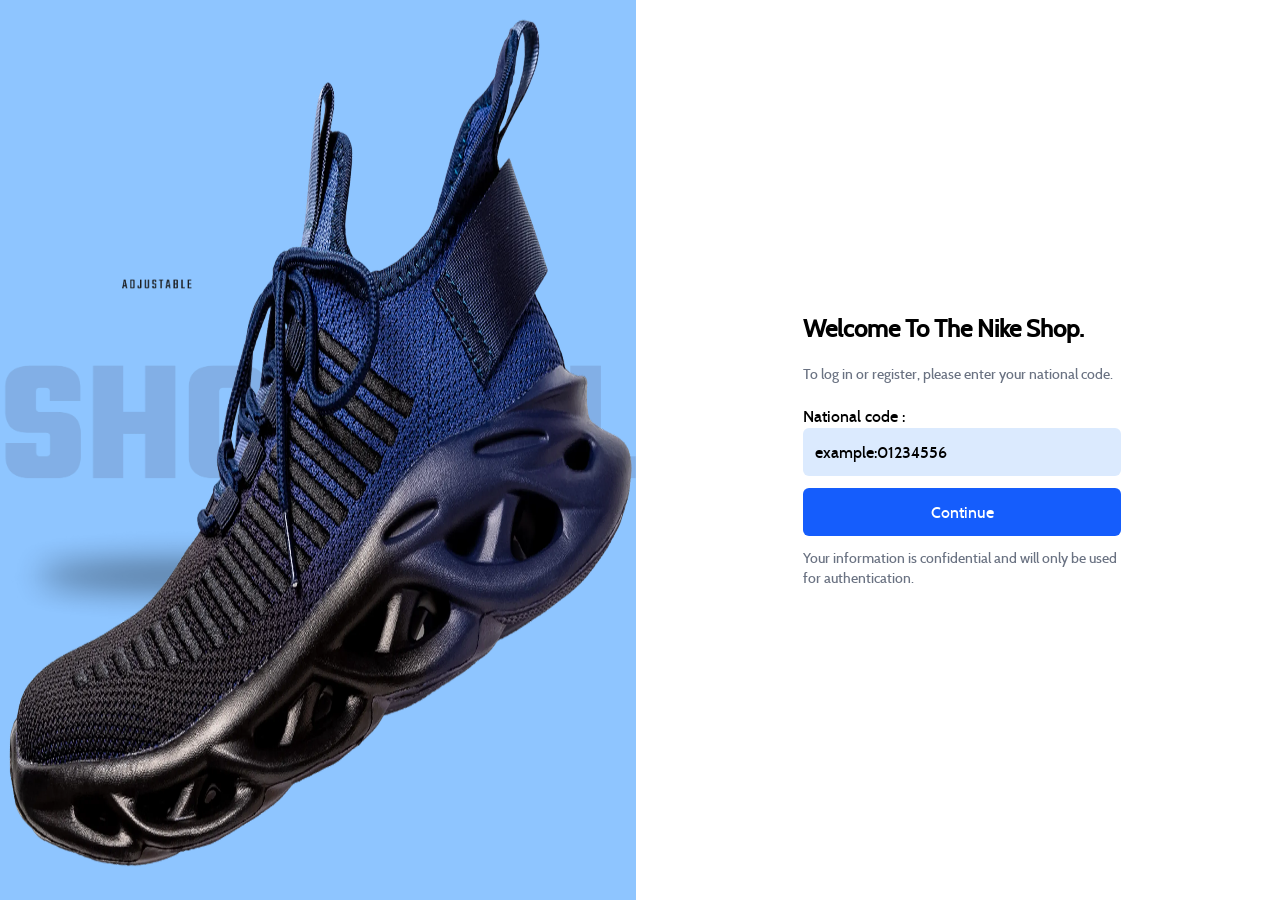
==== commit cee9a67c: "created login page and add animate css for images login and hero section and some changes" ====
--- a/src/pages/login/login.html
+++ b/src/pages/login/login.html
@@ -4,950 +4,57 @@
     <meta charset="UTF-8" />
     <meta name="viewport" content="width=device-width, initial-scale=1.0" />
     <title>Document</title>
+    <link
+      rel="shortcut icon"
+      href="../../../public/assets/images/favicon.ico"
+      type="image/x-icon"
+    />
     <link rel="stylesheet" href="../../../public/font/font.css" />
+    <link rel="stylesheet" href="./login.css" />
     <link rel="stylesheet" href="../../../src/output.css" />
   </head>
-  <body>
-    <header>
-      <nav
-        class="bg-white border-gray-200 px-4 lg:px-6 py-2.5 dark:bg-gray-800"
+  <body class="m-0 p-0">
+    <!-- login section -->
+    <section class="grid grid-cols-1 md:grid-cols-2 gap-2">
+      <!-- one item login left -->
+      <div
+        class="bg-[url(/public/assets/images/back-hero-section.webp)] bg-contain bg-center bg-no-repeat md:h-screen flex justify-center bg-blue-300"
       >
-        <div
-          class="flex flex-wrap justify-between items-center mx-auto max-w-7xl"
-        >
-          <a href="https://flowbite.com" class="flex items-center">
-            <img
-              src="https://flowbite.com/docs/images/logo.svg"
-              class="mr-3 h-6 sm:h-9"
-              alt="Flowbite Logo"
+        <img
+          src="../../../public/assets/images/Sport Shoes.webp"
+          class="scale-up-bl"
+          alt=""
+        />
+      </div>
+      <!-- two item login right -->
+      <div class="flex items-center justify-center">
+        <div class="md:w-1/2 space-y-5 p-10 md:p-0">
+          <h2 class="capitalize text-2xl font-bold">
+            Welcome to the nike shop.
+          </h2>
+          <p class="text-sm text-gray-500">
+            To log in or register, please enter your national code.
+          </p>
+          <form action="" class="space-y-3">
+            <label for="National">National code :</label>
+            <input
+              type="text"
+              id="National"
+              class="bg-blue-100 w-full p-3 text-black rounded-md"
+              placeholder="example:01234556"
             />
-            <span
-              class="self-center text-xl font-semibold whitespace-nowrap dark:text-white"
-              >Flowbite</span
-            >
-          </a>
-          <div class="flex items-center lg:order-2">
-            <a
-              href="./src/pages/login/login.html"
-              class="text-gray-800 dark:text-white hover:bg-gray-50 focus:ring-4 focus:ring-gray-300 font-medium rounded-lg text-sm px-4 lg:px-5 py-2 lg:py-2.5 mr-2 dark:hover:bg-gray-700 focus:outline-none dark:focus:ring-gray-800"
-              >Log in</a
-            >
-            <a
-              href="../signIn/signIn.html"
-              class="text-white bg-primary-700 hover:bg-primary-800 focus:ring-4 focus:ring-primary-300 font-medium rounded-lg text-sm px-4 lg:px-5 py-2 lg:py-2.5 mr-2 dark:bg-primary-600 dark:hover:bg-primary-700 focus:outline-none dark:focus:ring-primary-800"
-              >sign in</a
-            >
-            <button
-              data-collapse-toggle="mobile-menu-2"
-              type="button"
-              class="inline-flex items-center p-2 ml-1 text-sm text-gray-500 rounded-lg lg:hidden hover:bg-gray-100 focus:outline-none focus:ring-2 focus:ring-gray-200 dark:text-gray-400 dark:hover:bg-gray-700 dark:focus:ring-gray-600"
-              aria-controls="mobile-menu-2"
-              aria-expanded="false"
-            >
-              <span class="sr-only">Open main menu</span>
-              <svg
-                class="w-6 h-6"
-                fill="currentColor"
-                viewBox="0 0 20 20"
-                xmlns="http://www.w3.org/2000/svg"
-              >
-                <path
-                  fill-rule="evenodd"
-                  d="M3 5a1 1 0 011-1h12a1 1 0 110 2H4a1 1 0 01-1-1zM3 10a1 1 0 011-1h12a1 1 0 110 2H4a1 1 0 01-1-1zM3 15a1 1 0 011-1h12a1 1 0 110 2H4a1 1 0 01-1-1z"
-                  clip-rule="evenodd"
-                ></path>
-              </svg>
-              <svg
-                class="hidden w-6 h-6"
-                fill="currentColor"
-                viewBox="0 0 20 20"
-                xmlns="http://www.w3.org/2000/svg"
-              >
-                <path
-                  fill-rule="evenodd"
-                  d="M4.293 4.293a1 1 0 011.414 0L10 8.586l4.293-4.293a1 1 0 111.414 1.414L11.414 10l4.293 4.293a1 1 0 01-1.414 1.414L10 11.414l-4.293 4.293a1 1 0 01-1.414-1.414L8.586 10 4.293 5.707a1 1 0 010-1.414z"
-                  clip-rule="evenodd"
-                ></path>
-              </svg>
-            </button>
-          </div>
-          <div
-            class="hidden justify-between items-center w-full lg:flex lg:w-auto lg:order-1"
-            id="mobile-menu-2"
-          >
-            <ul
-              class="flex flex-col mt-4 font-medium lg:flex-row lg:space-x-8 lg:mt-0"
-            >
-              <li>
-                <a
-                  href="#"
-                  class="block py-2 pr-4 pl-3 text-white rounded bg-primary-700 lg:bg-transparent lg:text-primary-700 lg:p-0 dark:text-white"
-                  aria-current="page"
-                  >Home</a
-                >
-              </li>
-              <li>
-                <a
-                  href="#"
-                  class="block py-2 pr-4 pl-3 text-gray-700 border-b border-gray-100 hover:bg-gray-50 lg:hover:bg-transparent lg:border-0 lg:hover:text-primary-700 lg:p-0 dark:text-gray-400 lg:dark:hover:text-white dark:hover:bg-gray-700 dark:hover:text-white lg:dark:hover:bg-transparent dark:border-gray-700"
-                  >Company</a
-                >
-              </li>
-              <li>
-                <a
-                  href="#"
-                  class="block py-2 pr-4 pl-3 text-gray-700 border-b border-gray-100 hover:bg-gray-50 lg:hover:bg-transparent lg:border-0 lg:hover:text-primary-700 lg:p-0 dark:text-gray-400 lg:dark:hover:text-white dark:hover:bg-gray-700 dark:hover:text-white lg:dark:hover:bg-transparent dark:border-gray-700"
-                  >Marketplace</a
-                >
-              </li>
-              <li>
-                <a
-                  href="#"
-                  class="block py-2 pr-4 pl-3 text-gray-700 border-b border-gray-100 hover:bg-gray-50 lg:hover:bg-transparent lg:border-0 lg:hover:text-primary-700 lg:p-0 dark:text-gray-400 lg:dark:hover:text-white dark:hover:bg-gray-700 dark:hover:text-white lg:dark:hover:bg-transparent dark:border-gray-700"
-                  >Features</a
-                >
-              </li>
-              <li>
-                <a
-                  href="#"
-                  class="block py-2 pr-4 pl-3 text-gray-700 border-b border-gray-100 hover:bg-gray-50 lg:hover:bg-transparent lg:border-0 lg:hover:text-primary-700 lg:p-0 dark:text-gray-400 lg:dark:hover:text-white dark:hover:bg-gray-700 dark:hover:text-white lg:dark:hover:bg-transparent dark:border-gray-700"
-                  >Team</a
-                >
-              </li>
-              <li>
-                <a
-                  href="#"
-                  class="block py-2 pr-4 pl-3 text-gray-700 border-b border-gray-100 hover:bg-gray-50 lg:hover:bg-transparent lg:border-0 lg:hover:text-primary-700 lg:p-0 dark:text-gray-400 lg:dark:hover:text-white dark:hover:bg-gray-700 dark:hover:text-white lg:dark:hover:bg-transparent dark:border-gray-700"
-                  >Contact</a
-                >
-              </li>
-            </ul>
-          </div>
-        </div>
-      </nav>
-    </header>
-    <section class="bg-gray-50 dark:bg-gray-900">
-      <div
-        class="flex flex-col items-center justify-center px-6 py-8 mx-auto md:h-screen lg:py-0"
-      >
-        <a
-          href="#"
-          class="flex items-center mb-6 text-2xl font-semibold text-gray-900 dark:text-white"
-        >
-          <img
-            class="w-8 h-8 mr-2"
-            src="https://flowbite.s3.amazonaws.com/blocks/marketing-ui/logo.svg"
-            alt="logo"
-          />
-          Flowbite
-        </a>
-        <div
-          class="w-full bg-white rounded-lg shadow dark:border md:mt-0 sm:max-w-md xl:p-0 dark:bg-gray-800 dark:border-gray-700"
-        >
-          <div class="p-6 space-y-4 md:space-y-6 sm:p-8">
-            <h1
-              class="text-xl font-bold leading-tight tracking-tight text-gray-900 md:text-2xl dark:text-white"
-            >
-              Sign in to your account
-            </h1>
-            <form class="space-y-4 md:space-y-6" action="#">
-              <div>
-                <label
-                  for="email"
-                  class="block mb-2 text-sm font-medium text-gray-900 dark:text-white"
-                  >Your email</label
-                >
-                <input
-                  type="email"
-                  name="email"
-                  id="email"
-                  class="bg-gray-50 border border-gray-300 text-gray-900 rounded-lg focus:ring-primary-600 focus:border-primary-600 block w-full p-2.5 dark:bg-gray-700 dark:border-gray-600 dark:placeholder-gray-400 dark:text-white dark:focus:ring-blue-500 dark:focus:border-blue-500"
-                  placeholder="name@company.com"
-                  required=""
-                />
-              </div>
-              <div>
-                <label
-                  for="password"
-                  class="block mb-2 text-sm font-medium text-gray-900 dark:text-white"
-                  >Password</label
-                >
-                <input
-                  type="password"
-                  name="password"
-                  id="password"
-                  placeholder="••••••••"
-                  class="bg-gray-50 border border-gray-300 text-gray-900 rounded-lg focus:ring-primary-600 focus:border-primary-600 block w-full p-2.5 dark:bg-gray-700 dark:border-gray-600 dark:placeholder-gray-400 dark:text-white dark:focus:ring-blue-500 dark:focus:border-blue-500"
-                  required=""
-                />
-              </div>
-              <div class="flex items-center justify-between">
-                <div class="flex items-start">
-                  <div class="flex items-center h-5">
-                    <input
-                      id="remember"
-                      aria-describedby="remember"
-                      type="checkbox"
-                      class="w-4 h-4 border border-gray-300 rounded bg-gray-50 focus:ring-3 focus:ring-primary-300 dark:bg-gray-700 dark:border-gray-600 dark:focus:ring-primary-600 dark:ring-offset-gray-800"
-                      required=""
-                    />
-                  </div>
-                  <div class="ml-3 text-sm">
-                    <label
-                      for="remember"
-                      class="text-gray-500 dark:text-gray-300"
-                      >Remember me</label
-                    >
-                  </div>
-                </div>
-                <a
-                  href="#"
-                  class="text-sm font-medium text-primary-600 hover:underline dark:text-primary-500"
-                  >Forgot password?</a
-                >
-              </div>
-              <button
-                type="submit"
-                class="w-full text-white bg-primary-600 hover:bg-primary-700 focus:ring-4 focus:outline-none focus:ring-primary-300 font-medium rounded-lg text-sm px-5 py-2.5 text-center dark:bg-primary-600 dark:hover:bg-primary-700 dark:focus:ring-primary-800"
-              >
-                Sign in
-              </button>
-              <p class="text-sm font-light text-gray-500 dark:text-gray-400">
-                Don’t have an account yet?
-                <a
-                  href="../signIn/signIn.html"
-                  class="font-medium text-primary-600 hover:underline dark:text-primary-500"
-                  >Sign up</a
-                >
-              </p>
-            </form>
-          </div>
+            <input
+              type="submit"
+              value="Continue"
+              class="w-full bg-blue-600 p-3 rounded-md text-white"
+            />
+            <p class="text-sm text-gray-500">
+              Your information is confidential and will only be used for
+              authentication.
+            </p>
+          </form>
         </div>
       </div>
     </section>
-    <footer class="bg-white antialiased dark:bg-gray-800">
-      <div class="mx-auto max-w-screen-xl px-4 2xl:px-0">
-        <div
-          class="border-b border-gray-100 py-6 dark:border-gray-700 md:py-8 lg:py-16"
-        >
-          <div class="items-start gap-6 md:gap-8 lg:flex 2xl:gap-24">
-            <div
-              class="grid min-w-0 flex-1 grid-cols-2 gap-6 md:gap-8 xl:grid-cols-3"
-            >
-              <div>
-                <h6
-                  class="mb-4 text-sm font-semibold uppercase text-gray-900 dark:text-white"
-                >
-                  Company
-                </h6>
-                <ul class="space-y-3">
-                  <li>
-                    <a
-                      href="#"
-                      title=""
-                      class="text-gray-500 hover:text-gray-900 dark:text-gray-400 dark:hover:text-white"
-                    >
-                      About
-                    </a>
-                  </li>
-
-                  <li>
-                    <a
-                      href="#"
-                      title=""
-                      class="text-gray-500 hover:text-gray-900 dark:text-gray-400 dark:hover:text-white"
-                    >
-                      Premium
-                    </a>
-                  </li>
-
-                  <li>
-                    <a
-                      href="#"
-                      title=""
-                      class="text-gray-500 hover:text-gray-900 dark:text-gray-400 dark:hover:text-white"
-                    >
-                      Blog
-                    </a>
-                  </li>
-
-                  <li>
-                    <a
-                      href="#"
-                      title=""
-                      class="text-gray-500 hover:text-gray-900 dark:text-gray-400 dark:hover:text-white"
-                    >
-                      Affiliate Program
-                    </a>
-                  </li>
-
-                  <li>
-                    <a
-                      href="#"
-                      title=""
-                      class="text-gray-500 hover:text-gray-900 dark:text-gray-400 dark:hover:text-white"
-                    >
-                      Get Coupon
-                    </a>
-                  </li>
-                </ul>
-              </div>
-
-              <div>
-                <h6
-                  class="mb-4 text-sm font-semibold uppercase text-gray-900 dark:text-white"
-                >
-                  Order & Purchases
-                </h6>
-                <ul class="space-y-3">
-                  <li>
-                    <a
-                      href="#"
-                      title=""
-                      class="text-gray-500 hover:text-gray-900 dark:text-gray-400 dark:hover:text-white"
-                      >Order Status</a
-                    >
-                  </li>
-                  <li>
-                    <a
-                      href="#"
-                      title=""
-                      class="text-gray-500 hover:text-gray-900 dark:text-gray-400 dark:hover:text-white"
-                      >Track Your Order</a
-                    >
-                  </li>
-                  <li>
-                    <a
-                      href="#"
-                      title=""
-                      class="text-gray-500 hover:text-gray-900 dark:text-gray-400 dark:hover:text-white"
-                      >Purchase History</a
-                    >
-                  </li>
-                  <li>
-                    <a
-                      href="#"
-                      title=""
-                      class="text-gray-500 hover:text-gray-900 dark:text-gray-400 dark:hover:text-white"
-                      >Returns & Refunds</a
-                    >
-                  </li>
-                  <li>
-                    <a
-                      href="#"
-                      title=""
-                      class="text-gray-500 hover:text-gray-900 dark:text-gray-400 dark:hover:text-white"
-                      >Payment Methods</a
-                    >
-                  </li>
-                </ul>
-              </div>
-
-              <div>
-                <h6
-                  class="mb-4 text-sm font-semibold uppercase text-gray-900 dark:text-white"
-                >
-                  Support & Services
-                </h6>
-                <ul class="space-y-3">
-                  <li>
-                    <a
-                      href="#"
-                      title=""
-                      class="text-gray-500 hover:text-gray-900 dark:text-gray-400 dark:hover:text-white"
-                      >Contact Support</a
-                    >
-                  </li>
-                  <li>
-                    <a
-                      href="#"
-                      title=""
-                      class="text-gray-500 hover:text-gray-900 dark:text-gray-400 dark:hover:text-white"
-                      >FAQs</a
-                    >
-                  </li>
-                  <li>
-                    <a
-                      href="#"
-                      title=""
-                      class="text-gray-500 hover:text-gray-900 dark:text-gray-400 dark:hover:text-white"
-                      >Service Centers</a
-                    >
-                  </li>
-                  <li>
-                    <a
-                      href="#"
-                      title=""
-                      class="text-gray-500 hover:text-gray-900 dark:text-gray-400 dark:hover:text-white"
-                      >Warranty Information</a
-                    >
-                  </li>
-                  <li>
-                    <a
-                      href="#"
-                      title=""
-                      class="text-gray-500 hover:text-gray-900 dark:text-gray-400 dark:hover:text-white"
-                      >Product Manuals</a
-                    >
-                  </li>
-                </ul>
-              </div>
-
-              <div>
-                <h6
-                  class="mb-4 text-sm font-semibold uppercase text-gray-900 dark:text-white"
-                >
-                  Partnerships
-                </h6>
-                <ul class="space-y-3">
-                  <li>
-                    <a
-                      href="#"
-                      title=""
-                      class="text-gray-500 hover:text-gray-900 dark:text-gray-400 dark:hover:text-white"
-                      >Partner With Us</a
-                    >
-                  </li>
-                  <li>
-                    <a
-                      href="#"
-                      title=""
-                      class="text-gray-500 hover:text-gray-900 dark:text-gray-400 dark:hover:text-white"
-                      >Become a Supplier</a
-                    >
-                  </li>
-                  <li>
-                    <a
-                      href="#"
-                      title=""
-                      class="text-gray-500 hover:text-gray-900 dark:text-gray-400 dark:hover:text-white"
-                      >Affiliate Program</a
-                    >
-                  </li>
-                  <li>
-                    <a
-                      href="#"
-                      title=""
-                      class="text-gray-500 hover:text-gray-900 dark:text-gray-400 dark:hover:text-white"
-                      >Collaboration Opportunities</a
-                    >
-                  </li>
-                  <li>
-                    <a
-                      href="#"
-                      title=""
-                      class="text-gray-500 hover:text-gray-900 dark:text-gray-400 dark:hover:text-white"
-                      >Sponsorship Requests</a
-                    >
-                  </li>
-                </ul>
-              </div>
-
-              <div>
-                <h6
-                  class="mb-4 text-sm font-semibold uppercase text-gray-900 dark:text-white"
-                >
-                  Payment Options
-                </h6>
-                <ul class="space-y-3">
-                  <li>
-                    <a
-                      href="#"
-                      title=""
-                      class="text-gray-500 hover:text-gray-900 dark:text-gray-400 dark:hover:text-white"
-                      >Credit & Debit Cards</a
-                    >
-                  </li>
-                  <li>
-                    <a
-                      href="#"
-                      title=""
-                      class="text-gray-500 hover:text-gray-900 dark:text-gray-400 dark:hover:text-white"
-                      >PayPal</a
-                    >
-                  </li>
-                  <li>
-                    <a
-                      href="#"
-                      title=""
-                      class="text-gray-500 hover:text-gray-900 dark:text-gray-400 dark:hover:text-white"
-                      >Bank Transfers</a
-                    >
-                  </li>
-                  <li>
-                    <a
-                      href="#"
-                      title=""
-                      class="text-gray-500 hover:text-gray-900 dark:text-gray-400 dark:hover:text-white"
-                      >Installment Plans</a
-                    >
-                  </li>
-                  <li>
-                    <a
-                      href="#"
-                      title=""
-                      class="text-gray-500 hover:text-gray-900 dark:text-gray-400 dark:hover:text-white"
-                      >Gift Cards</a
-                    >
-                  </li>
-                </ul>
-              </div>
-
-              <div>
-                <h6
-                  class="mb-4 text-sm font-semibold uppercase text-gray-900 dark:text-white"
-                >
-                  Rewards
-                </h6>
-                <ul class="space-y-3">
-                  <li>
-                    <a
-                      href="#"
-                      title=""
-                      class="text-gray-500 hover:text-gray-900 dark:text-gray-400 dark:hover:text-white"
-                      >Reward Points</a
-                    >
-                  </li>
-                  <li>
-                    <a
-                      href="#"
-                      title=""
-                      class="text-gray-500 hover:text-gray-900 dark:text-gray-400 dark:hover:text-white"
-                      >Referral Program</a
-                    >
-                  </li>
-                  <li>
-                    <a
-                      href="#"
-                      title=""
-                      class="text-gray-500 hover:text-gray-900 dark:text-gray-400 dark:hover:text-white"
-                      >VIP Membership</a
-                    >
-                  </li>
-                  <li>
-                    <a
-                      href="#"
-                      title=""
-                      class="text-gray-500 hover:text-gray-900 dark:text-gray-400 dark:hover:text-white"
-                      >Exclusive Offers</a
-                    >
-                  </li>
-                  <li>
-                    <a
-                      href="#"
-                      title=""
-                      class="text-gray-500 hover:text-gray-900 dark:text-gray-400 dark:hover:text-white"
-                      >Redeem Rewards</a
-                    >
-                  </li>
-                </ul>
-              </div>
-
-              <div>
-                <h6
-                  class="mb-4 text-sm font-semibold uppercase text-gray-900 dark:text-white"
-                >
-                  Trade Assurance
-                </h6>
-                <ul class="space-y-3">
-                  <li>
-                    <a
-                      href="#"
-                      title=""
-                      class="text-gray-500 hover:text-gray-900 dark:text-gray-400 dark:hover:text-white"
-                      >What is Trade Assurance?</a
-                    >
-                  </li>
-                  <li>
-                    <a
-                      href="#"
-                      title=""
-                      class="text-gray-500 hover:text-gray-900 dark:text-gray-400 dark:hover:text-white"
-                      >How It Works</a
-                    >
-                  </li>
-                  <li>
-                    <a
-                      href="#"
-                      title=""
-                      class="text-gray-500 hover:text-gray-900 dark:text-gray-400 dark:hover:text-white"
-                      >Buyer Protection</a
-                    >
-                  </li>
-                  <li>
-                    <a
-                      href="#"
-                      title=""
-                      class="text-gray-500 hover:text-gray-900 dark:text-gray-400 dark:hover:text-white"
-                      >Seller Guarantee</a
-                    >
-                  </li>
-                  <li>
-                    <a
-                      href="#"
-                      title=""
-                      class="text-gray-500 hover:text-gray-900 dark:text-gray-400 dark:hover:text-white"
-                      >FAQs</a
-                    >
-                  </li>
-                </ul>
-              </div>
-
-              <div>
-                <h6
-                  class="mb-4 text-sm font-semibold uppercase text-gray-900 dark:text-white"
-                >
-                  Sell on Flowbite
-                </h6>
-                <ul class="space-y-3">
-                  <li>
-                    <a
-                      href="#"
-                      title=""
-                      class="text-gray-500 hover:text-gray-900 dark:text-gray-400 dark:hover:text-white"
-                      >Seller Registration</a
-                    >
-                  </li>
-                  <li>
-                    <a
-                      href="#"
-                      title=""
-                      class="text-gray-500 hover:text-gray-900 dark:text-gray-400 dark:hover:text-white"
-                      >How to Sell</a
-                    >
-                  </li>
-                  <li>
-                    <a
-                      href="#"
-                      title=""
-                      class="text-gray-500 hover:text-gray-900 dark:text-gray-400 dark:hover:text-white"
-                      >Seller Policies</a
-                    >
-                  </li>
-                  <li>
-                    <a
-                      href="#"
-                      title=""
-                      class="text-gray-500 hover:text-gray-900 dark:text-gray-400 dark:hover:text-white"
-                      >Seller Resources</a
-                    >
-                  </li>
-                  <li>
-                    <a
-                      href="#"
-                      title=""
-                      class="text-gray-500 hover:text-gray-900 dark:text-gray-400 dark:hover:text-white"
-                      >Seller Support</a
-                    >
-                  </li>
-                </ul>
-              </div>
-
-              <div>
-                <h6
-                  class="mb-4 text-sm font-semibold uppercase text-gray-900 dark:text-white"
-                >
-                  Get Support
-                </h6>
-                <ul class="space-y-3">
-                  <li>
-                    <a
-                      href="#"
-                      title=""
-                      class="text-gray-500 hover:text-gray-900 dark:text-gray-400 dark:hover:text-white"
-                      >Contact Us</a
-                    >
-                  </li>
-                  <li>
-                    <a
-                      href="#"
-                      title=""
-                      class="text-gray-500 hover:text-gray-900 dark:text-gray-400 dark:hover:text-white"
-                      >Help Center</a
-                    >
-                  </li>
-                  <li>
-                    <a
-                      href="#"
-                      title=""
-                      class="text-gray-500 hover:text-gray-900 dark:text-gray-400 dark:hover:text-white"
-                      >Community Forums</a
-                    >
-                  </li>
-                  <li>
-                    <a
-                      href="#"
-                      title=""
-                      class="text-gray-500 hover:text-gray-900 dark:text-gray-400 dark:hover:text-white"
-                      >Technical Support</a
-                    >
-                  </li>
-                  <li>
-                    <a
-                      href="#"
-                      title=""
-                      class="text-gray-500 hover:text-gray-900 dark:text-gray-400 dark:hover:text-white"
-                      >Live Chat</a
-                    >
-                  </li>
-                </ul>
-              </div>
-            </div>
-
-            <div class="mt-6 w-full md:mt-8 lg:mt-0 lg:max-w-lg">
-              <div class="space-y-5 rounded-lg bg-gray-50 p-6 dark:bg-gray-700">
-                <a
-                  href="#"
-                  title=""
-                  class="text-base font-medium text-primary-700 underline hover:no-underline dark:text-primary-500"
-                >
-                  Sign In or Create Account
-                </a>
-
-                <hr class="border-gray-200 dark:border-gray-600" />
-
-                <form action="#">
-                  <div class="items-end space-y-4 sm:flex sm:space-y-0">
-                    <div class="relative mr-3 w-full sm:w-96 lg:w-full">
-                      <label
-                        for="email"
-                        class="mb-2 block text-sm font-medium text-gray-900 dark:text-gray-300"
-                      >
-                        Get the latest deals and more.
-                      </label>
-                      <input
-                        class="block w-full rounded-lg border border-gray-300 bg-white p-3 text-sm text-gray-900 focus:border-primary-500 focus:ring-primary-500 dark:border-gray-500 dark:bg-gray-600 dark:text-white dark:placeholder-gray-400 dark:focus:border-primary-500 dark:focus:ring-primary-500 sm:w-96 lg:w-full"
-                        placeholder="Enter your email address"
-                        type="email"
-                        id="email"
-                        required=""
-                      />
-                    </div>
-                    <div>
-                      <button
-                        type="submit"
-                        class="w-full cursor-pointer rounded-lg bg-primary-700 px-5 py-3 text-center text-sm font-medium text-white hover:bg-primary-800 focus:ring-4 focus:ring-primary-300 dark:bg-primary-600 dark:hover:bg-primary-700 dark:focus:ring-primary-800"
-                      >
-                        Subscribe
-                      </button>
-                    </div>
-                  </div>
-                </form>
-
-                <hr class="border-gray-200 dark:border-gray-600" />
-
-                <div>
-                  <p
-                    class="mb-3 text-sm font-medium text-gray-900 dark:text-white"
-                  >
-                    Trade on the go with
-                    <a href="#" title="" class="underline hover:no-underline"
-                      >Flowbite App</a
-                    >
-                  </p>
-
-                  <div class="gap-4 space-y-4 sm:flex sm:space-y-0">
-                    <a
-                      href="#"
-                      class="inline-flex w-full items-center justify-center rounded-lg bg-gray-800 px-4 py-2.5 text-white hover:bg-gray-700 focus:outline-none focus:ring-4 focus:ring-gray-300 dark:bg-gray-600 dark:hover:bg-gray-500 dark:focus:ring-gray-800 sm:w-auto"
-                    >
-                      <svg
-                        class="mr-3 h-7 w-7"
-                        aria-hidden="true"
-                        focusable="false"
-                        data-prefix="fab"
-                        data-icon="google-play"
-                        role="img"
-                        xmlns="http://www.w3.org/2000/svg"
-                        viewBox="0 0 512 512"
-                      >
-                        <path
-                          fill="currentColor"
-                          d="M325.3 234.3L104.6 13l280.8 161.2-60.1 60.1zM47 0C34 6.8 25.3 19.2 25.3 35.3v441.3c0 16.1 8.7 28.5 21.7 35.3l256.6-256L47 0zm425.2 225.6l-58.9-34.1-65.7 64.5 65.7 64.5 60.1-34.1c18-14.3 18-46.5-1.2-60.8zM104.6 499l280.8-161.2-60.1-60.1L104.6 499z"
-                        ></path>
-                      </svg>
-                      <div class="text-left">
-                        <div class="mb-1 text-xs">Download on the</div>
-                        <div class="-mt-1 font-sans text-sm font-semibold">
-                          Google Play
-                        </div>
-                      </div>
-                    </a>
-
-                    <a
-                      href="#"
-                      class="inline-flex w-full items-center justify-center rounded-lg bg-gray-800 px-4 py-2.5 text-white hover:bg-gray-700 focus:outline-none focus:ring-4 focus:ring-gray-300 dark:bg-gray-600 dark:hover:bg-gray-500 dark:focus:ring-gray-800 sm:w-auto"
-                    >
-                      <svg
-                        class="mr-3 h-7 w-7"
-                        aria-hidden="true"
-                        focusable="false"
-                        data-prefix="fab"
-                        data-icon="apple"
-                        role="img"
-                        xmlns="http://www.w3.org/2000/svg"
-                        viewBox="0 0 384 512"
-                      >
-                        <path
-                          fill="currentColor"
-                          d="M318.7 268.7c-.2-36.7 16.4-64.4 50-84.8-18.8-26.9-47.2-41.7-84.7-44.6-35.5-2.8-74.3 20.7-88.5 20.7-15 0-49.4-19.7-76.4-19.7C63.3 141.2 4 184.8 4 273.5q0 39.3 14.4 81.2c12.8 36.7 59 126.7 107.2 125.2 25.2-.6 43-17.9 75.8-17.9 31.8 0 48.3 17.9 76.4 17.9 48.6-.7 90.4-82.5 102.6-119.3-65.2-30.7-61.7-90-61.7-91.9zm-56.6-164.2c27.3-32.4 24.8-61.9 24-72.5-24.1 1.4-52 16.4-67.9 34.9-17.5 19.8-27.8 44.3-25.6 71.9 26.1 2 49.9-11.4 69.5-34.3z"
-                        ></path>
-                      </svg>
-                      <div class="text-left">
-                        <div class="mb-1 text-xs">Download on the</div>
-                        <div class="-mt-1 font-sans text-sm font-semibold">
-                          Mac App Store
-                        </div>
-                      </div>
-                    </a>
-                  </div>
-                </div>
-
-                <hr class="border-gray-200 dark:border-gray-600" />
-
-                <div class="flex space-x-4">
-                  <a
-                    href="#"
-                    class="text-gray-500 hover:text-gray-900 dark:text-gray-400 dark:hover:text-white"
-                  >
-                    <svg
-                      class="h-5 w-5"
-                      fill="currentColor"
-                      viewBox="0 0 24 24"
-                      aria-hidden="true"
-                    >
-                      <path
-                        fill-rule="evenodd"
-                        d="M22 12c0-5.523-4.477-10-10-10S2 6.477 2 12c0 4.991 3.657 9.128 8.438 9.878v-6.987h-2.54V12h2.54V9.797c0-2.506 1.492-3.89 3.777-3.89 1.094 0 2.238.195 2.238.195v2.46h-1.26c-1.243 0-1.63.771-1.63 1.562V12h2.773l-.443 2.89h-2.33v6.988C18.343 21.128 22 16.991 22 12z"
-                        clip-rule="evenodd"
-                      />
-                    </svg>
-                  </a>
-
-                  <a
-                    href="#"
-                    class="text-gray-500 hover:text-gray-900 dark:text-gray-400 dark:hover:text-white"
-                  >
-                    <svg
-                      class="h-5 w-5"
-                      fill="currentColor"
-                      viewBox="0 0 24 24"
-                      aria-hidden="true"
-                    >
-                      <path
-                        fill-rule="evenodd"
-                        d="M12.315 2c2.43 0 2.784.013 3.808.06 1.064.049 1.791.218 2.427.465a4.902 4.902 0 011.772 1.153 4.902 4.902 0 011.153 1.772c.247.636.416 1.363.465 2.427.048 1.067.06 1.407.06 4.123v.08c0 2.643-.012 2.987-.06 4.043-.049 1.064-.218 1.791-.465 2.427a4.902 4.902 0 01-1.153 1.772 4.902 4.902 0 01-1.772 1.153c-.636.247-1.363.416-2.427.465-1.067.048-1.407.06-4.123.06h-.08c-2.643 0-2.987-.012-4.043-.06-1.064-.049-1.791-.218-2.427-.465a4.902 4.902 0 01-1.772-1.153 4.902 4.902 0 01-1.153-1.772c-.247-.636-.416-1.363-.465-2.427-.047-1.024-.06-1.379-.06-3.808v-.63c0-2.43.013-2.784.06-3.808.049-1.064.218-1.791.465-2.427a4.902 4.902 0 011.153-1.772A4.902 4.902 0 015.45 2.525c.636-.247 1.363-.416 2.427-.465C8.901 2.013 9.256 2 11.685 2h.63zm-.081 1.802h-.468c-2.456 0-2.784.011-3.807.058-.975.045-1.504.207-1.857.344-.467.182-.8.398-1.15.748-.35.35-.566.683-.748 1.15-.137.353-.3.882-.344 1.857-.047 1.023-.058 1.351-.058 3.807v.468c0 2.456.011 2.784.058 3.807.045.975.207 1.504.344 1.857.182.466.399.8.748 1.15.35.35.683.566 1.15.748.353.137.882.3 1.857.344 1.054.048 1.37.058 4.041.058h.08c2.597 0 2.917-.01 3.96-.058.976-.045 1.505-.207 1.858-.344.466-.182.8-.398 1.15-.748.35-.35.566-.683.748-1.15.137-.353.3-.882.344-1.857.048-1.055.058-1.37.058-4.041v-.08c0-2.597-.01-2.917-.058-3.96-.045-.976-.207-1.505-.344-1.858a3.097 3.097 0 00-.748-1.15 3.098 3.098 0 00-1.15-.748c-.353-.137-.882-.3-1.857-.344-1.023-.047-1.351-.058-3.807-.058zM12 6.865a5.135 5.135 0 110 10.27 5.135 5.135 0 010-10.27zm0 1.802a3.333 3.333 0 100 6.666 3.333 3.333 0 000-6.666zm5.338-3.205a1.2 1.2 0 110 2.4 1.2 1.2 0 010-2.4z"
-                        clip-rule="evenodd"
-                      />
-                    </svg>
-                  </a>
-
-                  <a
-                    href="#"
-                    class="text-gray-500 hover:text-gray-900 dark:text-gray-400 dark:hover:text-white"
-                  >
-                    <svg
-                      class="h-5 w-5"
-                      fill="currentColor"
-                      viewBox="0 0 24 24"
-                      aria-hidden="true"
-                    >
-                      <path
-                        d="M8.29 20.251c7.547 0 11.675-6.253 11.675-11.675 0-.178 0-.355-.012-.53A8.348 8.348 0 0022 5.92a8.19 8.19 0 01-2.357.646 4.118 4.118 0 001.804-2.27 8.224 8.224 0 01-2.605.996 4.107 4.107 0 00-6.993 3.743 11.65 11.65 0 01-8.457-4.287 4.106 4.106 0 001.27 5.477A4.072 4.072 0 012.8 9.713v.052a4.105 4.105 0 003.292 4.022 4.095 4.095 0 01-1.853.07 4.108 4.108 0 003.834 2.85A8.233 8.233 0 012 18.407a11.616 11.616 0 006.29 1.84"
-                      />
-                    </svg>
-                  </a>
-
-                  <a
-                    href="#"
-                    class="text-gray-500 hover:text-gray-900 dark:text-gray-400 dark:hover:text-white"
-                  >
-                    <svg
-                      class="h-5 w-5"
-                      fill="currentColor"
-                      viewBox="0 0 24 24"
-                      aria-hidden="true"
-                    >
-                      <path
-                        fill-rule="evenodd"
-                        d="M12 2C6.477 2 2 6.484 2 12.017c0 4.425 2.865 8.18 6.839 9.504.5.092.682-.217.682-.483 0-.237-.008-.868-.013-1.703-2.782.605-3.369-1.343-3.369-1.343-.454-1.158-1.11-1.466-1.11-1.466-.908-.62.069-.608.069-.608 1.003.07 1.531 1.032 1.531 1.032.892 1.53 2.341 1.088 2.91.832.092-.647.35-1.088.636-1.338-2.22-.253-4.555-1.113-4.555-4.951 0-1.093.39-1.988 1.029-2.688-.103-.253-.446-1.272.098-2.65 0 0 .84-.27 2.75 1.026A9.564 9.564 0 0112 6.844c.85.004 1.705.115 2.504.337 1.909-1.296 2.747-1.027 2.747-1.027.546 1.379.202 2.398.1 2.651.64.7 1.028 1.595 1.028 2.688 0 3.848-2.339 4.695-4.566 4.943.359.309.678.92.678 1.855 0 1.338-.012 2.419-.012 2.747 0 .268.18.58.688.482A10.019 10.019 0 0022 12.017C22 6.484 17.522 2 12 2z"
-                        clip-rule="evenodd"
-                      />
-                    </svg>
-                  </a>
-
-                  <a
-                    href="#"
-                    class="text-gray-500 hover:text-gray-900 dark:text-gray-400 dark:hover:text-white"
-                  >
-                    <svg
-                      class="h-5 w-5"
-                      fill="currentColor"
-                      viewBox="0 0 24 24"
-                      aria-hidden="true"
-                    >
-                      <path
-                        fill-rule="evenodd"
-                        d="M12 2C6.48 2 2 6.48 2 12s4.48 10 10 10c5.51 0 10-4.48 10-10S17.51 2 12 2zm6.605 4.61a8.502 8.502 0 011.93 5.314c-.281-.054-3.101-.629-5.943-.271-.065-.141-.12-.293-.184-.445a25.416 25.416 0 00-.564-1.236c3.145-1.28 4.577-3.124 4.761-3.362zM12 3.475c2.17 0 4.154.813 5.662 2.148-.152.216-1.443 1.941-4.48 3.08-1.399-2.57-2.95-4.675-3.189-5A8.687 8.687 0 0112 3.475zm-3.633.803a53.896 53.896 0 013.167 4.935c-3.992 1.063-7.517 1.04-7.896 1.04a8.581 8.581 0 014.729-5.975zM3.453 12.01v-.26c.37.01 4.512.065 8.775-1.215.25.477.477.965.694 1.453-.109.033-.228.065-.336.098-4.404 1.42-6.747 5.303-6.942 5.629a8.522 8.522 0 01-2.19-5.705zM12 20.547a8.482 8.482 0 01-5.239-1.8c.152-.315 1.888-3.656 6.703-5.337.022-.01.033-.01.054-.022a35.318 35.318 0 011.823 6.475 8.4 8.4 0 01-3.341.684zm4.761-1.465c-.086-.52-.542-3.015-1.659-6.084 2.679-.423 5.022.271 5.314.369a8.468 8.468 0 01-3.655 5.715z"
-                        clip-rule="evenodd"
-                      />
-                    </svg>
-                  </a>
-                </div>
-              </div>
-            </div>
-          </div>
-        </div>
-
-        <div class="py-6 md:py-8">
-          <div
-            class="gap-4 space-y-5 xl:flex xl:items-center xl:justify-between xl:space-y-0"
-          >
-            <a href="#" title="" class="block">
-              <img
-                class="block h-8 w-auto dark:hidden"
-                src="https://flowbite.s3.amazonaws.com/blocks/e-commerce/logo-full.svg"
-                alt=""
-              />
-              <img
-                class="hidden h-8 w-auto dark:block"
-                src="https://flowbite.s3.amazonaws.com/blocks/e-commerce/logo-full-dark.svg"
-                alt=""
-              />
-            </a>
-
-            <ul
-              class="flex flex-wrap items-center gap-4 text-sm text-gray-900 dark:text-white xl:justify-center"
-            >
-              <li>
-                <a href="#" title="" class="font-medium hover:underline">
-                  Flowbite Express
-                </a>
-              </li>
-              <li>
-                <a href="#" title="" class="font-medium hover:underline">
-                  Legal Notice
-                </a>
-              </li>
-              <li>
-                <a href="#" title="" class="font-medium hover:underline">
-                  Product Listing Policy
-                </a>
-              </li>
-              <li>
-                <a href="#" title="" class="font-medium hover:underline">
-                  Terms of Use
-                </a>
-              </li>
-            </ul>
-
-            <p class="text-sm text-gray-500 dark:text-gray-400">
-              © 2024 <a href="#" class="hover:underline">Flowbite</a>, Inc. All
-              rights reserved.
-            </p>
-          </div>
-        </div>
-      </div>
-    </footer>
   </body>
 </html>
--- a/src/pages/login/login.css
+++ b/src/pages/login/login.css
@@ -0,0 +1,36 @@
+.scale-up-bl {
+    -webkit-animation: scale-up-bl 0.4s cubic-bezier(0.390, 0.575, 0.565, 1.000) both;
+    animation: scale-up-bl 0.4s cubic-bezier(0.390, 0.575, 0.565, 1.000) both;
+}
+
+@-webkit-keyframes scale-up-bl {
+    0% {
+        -webkit-transform: scale(0.5);
+        transform: scale(0.5);
+        -webkit-transform-origin: 0% 100%;
+        transform-origin: 0% 100%;
+    }
+
+    100% {
+        -webkit-transform: scale(1);
+        transform: scale(1);
+        -webkit-transform-origin: 0% 100%;
+        transform-origin: 0% 100%;
+    }
+}
+
+@keyframes scale-up-bl {
+    0% {
+        -webkit-transform: scale(0.5);
+        transform: scale(0.5);
+        -webkit-transform-origin: 0% 100%;
+        transform-origin: 0% 100%;
+    }
+
+    100% {
+        -webkit-transform: scale(1);
+        transform: scale(1);
+        -webkit-transform-origin: 0% 100%;
+        transform-origin: 0% 100%;
+    }
+}
--- a/src/output.css
+++ b/src/output.css
@@ -8,22 +8,12 @@
       "Segoe UI Symbol", "Noto Color Emoji";
     --font-mono: ui-monospace, SFMono-Regular, Menlo, Monaco, Consolas, "Liberation Mono",
       "Courier New", monospace;
-    --color-red-500: oklch(63.7% 0.237 25.331);
-    --color-green-300: oklch(87.1% 0.15 154.449);
-    --color-green-400: oklch(79.2% 0.209 151.711);
-    --color-green-500: oklch(72.3% 0.219 149.579);
-    --color-green-950: oklch(26.6% 0.065 152.934);
-    --color-sky-500: oklch(68.5% 0.169 237.323);
+    --color-red-400: oklch(70.4% 0.191 22.216);
+    --color-yellow-400: oklch(85.2% 0.199 91.936);
+    --color-blue-100: oklch(93.2% 0.032 255.585);
+    --color-blue-300: oklch(80.9% 0.105 251.813);
     --color-blue-500: oklch(62.3% 0.214 259.815);
-    --color-indigo-50: oklch(96.2% 0.018 272.314);
-    --color-indigo-200: oklch(87% 0.065 274.039);
-    --color-indigo-300: oklch(78.5% 0.115 274.713);
-    --color-indigo-500: oklch(58.5% 0.233 277.117);
-    --color-indigo-900: oklch(35.9% 0.144 278.697);
-    --color-violet-50: oklch(96.9% 0.016 293.756);
-    --color-violet-100: oklch(94.3% 0.029 294.588);
-    --color-violet-700: oklch(49.1% 0.27 292.581);
-    --color-purple-500: oklch(62.7% 0.265 303.9);
+    --color-blue-600: oklch(54.6% 0.245 262.881);
     --color-fuchsia-300: oklch(83.3% 0.145 321.434);
     --color-fuchsia-900: oklch(40.1% 0.17 325.612);
     --color-gray-50: oklch(98.5% 0.002 247.839);
@@ -36,13 +26,12 @@
     --color-gray-700: oklch(37.3% 0.034 259.733);
     --color-gray-800: oklch(27.8% 0.033 256.848);
     --color-gray-900: oklch(21% 0.034 264.665);
+    --color-black: #000;
     --color-white: #fff;
     --spacing: 0.25rem;
-    --breakpoint-md: 48rem;
     --breakpoint-xl: 80rem;
     --container-md: 28rem;
     --container-lg: 32rem;
-    --container-2xl: 42rem;
     --container-7xl: 80rem;
     --text-xs: 0.75rem;
     --text-xs--line-height: calc(1 / 0.75);
@@ -50,31 +39,20 @@
     --text-sm--line-height: calc(1.25 / 0.875);
     --text-base: 1rem;
     --text-base--line-height: calc(1.5 / 1);
-    --text-lg: 1.125rem;
-    --text-lg--line-height: calc(1.75 / 1.125);
     --text-xl: 1.25rem;
     --text-xl--line-height: calc(1.75 / 1.25);
     --text-2xl: 1.5rem;
     --text-2xl--line-height: calc(2 / 1.5);
-    --text-3xl: 1.875rem;
-    --text-3xl--line-height: calc(2.25 / 1.875);
-    --text-4xl: 2.25rem;
-    --text-4xl--line-height: calc(2.5 / 2.25);
-    --text-5xl: 3rem;
-    --text-5xl--line-height: 1;
-    --text-6xl: 3.75rem;
-    --text-6xl--line-height: 1;
     --font-weight-light: 300;
-    --font-weight-normal: 400;
     --font-weight-medium: 500;
     --font-weight-semibold: 600;
     --font-weight-bold: 700;
-    --font-weight-extrabold: 800;
     --tracking-tight: -0.025em;
     --leading-tight: 1.25;
-    --radius-sm: 0.25rem;
+    --radius-md: 0.375rem;
     --radius-lg: 0.5rem;
-    --radius-4xl: 2rem;
+    --drop-shadow-xl: 0 9px 7px rgb(0 0 0 / 0.1);
+    --ease-in-out: cubic-bezier(0.4, 0, 0.2, 1);
     --default-transition-duration: 150ms;
     --default-transition-timing-function: cubic-bezier(0.4, 0, 0.2, 1);
     --default-font-family: var(--font-sans);
@@ -241,8 +219,29 @@
     white-space: nowrap;
     border-width: 0;
   }
+  .absolute {
+    position: absolute;
+  }
   .relative {
     position: relative;
+  }
+  .top-1 {
+    top: var(--spacing);
+  }
+  .top-1\/2 {
+    top: calc(1 / 2 * 100%);
+  }
+  .-bottom-3 {
+    bottom: calc(var(--spacing) * -3);
+  }
+  .left-1 {
+    left: var(--spacing);
+  }
+  .left-1\/2 {
+    left: calc(1 / 2 * 100%);
+  }
+  .row-start-2 {
+    grid-row-start: 2;
   }
   .container {
     width: 100%;
@@ -262,21 +261,45 @@
       max-width: 96rem;
     }
   }
+  .m-0 {
+    margin: 0px;
+  }
   .m-auto {
     margin: auto;
   }
   .mx-auto {
     margin-inline: auto;
   }
+  .my-4 {
+    margin-block: calc(var(--spacing) * 4);
+  }
+  .my-10 {
+    margin-block: calc(var(--spacing) * 10);
+  }
+  .my-12 {
+    margin-block: calc(var(--spacing) * 12);
+  }
   .-mt-1 {
     margin-top: calc(var(--spacing) * -1);
   }
+  .mt-2 {
+    margin-top: calc(var(--spacing) * 2);
+  }
   .mt-4 {
     margin-top: calc(var(--spacing) * 4);
   }
   .mt-6 {
     margin-top: calc(var(--spacing) * 6);
   }
+  .mt-10 {
+    margin-top: calc(var(--spacing) * 10);
+  }
+  .mt-12 {
+    margin-top: calc(var(--spacing) * 12);
+  }
+  .mt-32 {
+    margin-top: calc(var(--spacing) * 32);
+  }
   .mr-2 {
     margin-right: calc(var(--spacing) * 2);
   }
@@ -324,6 +347,10 @@
   }
   .table {
     display: table;
+  }
+  .size-4 {
+    width: calc(var(--spacing) * 4);
+    height: calc(var(--spacing) * 4);
   }
   .size-6 {
     width: calc(var(--spacing) * 6);
@@ -344,12 +371,27 @@
   .h-8 {
     height: calc(var(--spacing) * 8);
   }
+  .h-75 {
+    height: calc(var(--spacing) * 75);
+  }
   .h-\[41px\] {
     height: 41px;
   }
   .h-\[70px\] {
     height: 70px;
   }
+  .h-\[210px\] {
+    height: 210px;
+  }
+  .h-auto {
+    height: auto;
+  }
+  .w-1 {
+    width: var(--spacing);
+  }
+  .w-1\/2 {
+    width: calc(1 / 2 * 100%);
+  }
   .w-4 {
     width: calc(var(--spacing) * 4);
   }
@@ -374,6 +416,9 @@
   .max-w-7xl {
     max-width: var(--container-7xl);
   }
+  .max-w-full {
+    max-width: 100%;
+  }
   .max-w-screen-xl {
     max-width: var(--breakpoint-xl);
   }
@@ -386,6 +431,29 @@
   .border-collapse {
     border-collapse: collapse;
   }
+  .-translate-x-1 {
+    --tw-translate-x: calc(var(--spacing) * -1);
+    translate: var(--tw-translate-x) var(--tw-translate-y);
+  }
+  .-translate-x-1\/2 {
+    --tw-translate-x: calc(calc(1 / 2 * 100%) * -1);
+    translate: var(--tw-translate-x) var(--tw-translate-y);
+  }
+  .-translate-y-1 {
+    --tw-translate-y: calc(var(--spacing) * -1);
+    translate: var(--tw-translate-x) var(--tw-translate-y);
+  }
+  .-translate-y-1\/2 {
+    --tw-translate-y: calc(calc(1 / 2 * 100%) * -1);
+    translate: var(--tw-translate-x) var(--tw-translate-y);
+  }
+  .translate-y-4 {
+    --tw-translate-y: calc(var(--spacing) * 4);
+    translate: var(--tw-translate-x) var(--tw-translate-y);
+  }
+  .transform {
+    transform: var(--tw-rotate-x,) var(--tw-rotate-y,) var(--tw-rotate-z,) var(--tw-skew-x,) var(--tw-skew-y,);
+  }
   .cursor-pointer {
     cursor: pointer;
   }
@@ -419,6 +487,12 @@
   .justify-center {
     justify-content: center;
   }
+  .gap-1 {
+    gap: var(--spacing);
+  }
+  .gap-2 {
+    gap: calc(var(--spacing) * 2);
+  }
   .gap-4 {
     gap: calc(var(--spacing) * 4);
   }
@@ -431,8 +505,19 @@
   .gap-8 {
     gap: calc(var(--spacing) * 8);
   }
+  .gap-10 {
+    gap: calc(var(--spacing) * 10);
+  }
+  .gap-16 {
+    gap: calc(var(--spacing) * 16);
+  }
   .gap-\[24px\] {
     gap: 24px;
+  }
+  :where(.space-y-2 > :not(:last-child)) {
+    --tw-space-y-reverse: 0;
+    margin-block-start: calc(calc(var(--spacing) * 2) * var(--tw-space-y-reverse));
+    margin-block-end: calc(calc(var(--spacing) * 2) * calc(1 - var(--tw-space-y-reverse)));
   }
   :where(.space-y-3 > :not(:last-child)) {
     --tw-space-y-reverse: 0;
@@ -454,23 +539,48 @@
     margin-inline-start: calc(calc(var(--spacing) * 4) * var(--tw-space-x-reverse));
     margin-inline-end: calc(calc(var(--spacing) * 4) * calc(1 - var(--tw-space-x-reverse)));
   }
+  :where(.space-x-5 > :not(:last-child)) {
+    --tw-space-x-reverse: 0;
+    margin-inline-start: calc(calc(var(--spacing) * 5) * var(--tw-space-x-reverse));
+    margin-inline-end: calc(calc(var(--spacing) * 5) * calc(1 - var(--tw-space-x-reverse)));
+  }
   .self-center {
     align-self: center;
   }
   .rounded {
     border-radius: 0.25rem;
   }
+  .rounded-full {
+    border-radius: calc(infinity * 1px);
+  }
   .rounded-lg {
     border-radius: var(--radius-lg);
+  }
+  .rounded-md {
+    border-radius: var(--radius-md);
   }
   .border {
     border-style: var(--tw-border-style);
     border-width: 1px;
   }
+  .border-3 {
+    border-style: var(--tw-border-style);
+    border-width: 3px;
+  }
+  .border-t-2 {
+    border-top-style: var(--tw-border-style);
+    border-top-width: 2px;
+  }
   .border-b {
     border-bottom-style: var(--tw-border-style);
     border-bottom-width: 1px;
   }
+  .border-\[\#7C7EA1\] {
+    border-color: #7C7EA1;
+  }
+  .border-\[\#9FA16D\] {
+    border-color: #9FA16D;
+  }
   .border-gray-100 {
     border-color: var(--color-gray-100);
   }
@@ -480,21 +590,63 @@
   .border-gray-300 {
     border-color: var(--color-gray-300);
   }
+  .border-white {
+    border-color: var(--color-white);
+  }
   .bg-\[\#4A4C6C\] {
     background-color: #4A4C6C;
   }
+  .bg-\[\#77794E\] {
+    background-color: #77794E;
+  }
+  .bg-\[\#333333\] {
+    background-color: #333333;
+  }
+  .bg-\[\#E9E9EB\] {
+    background-color: #E9E9EB;
+  }
+  .bg-black {
+    background-color: var(--color-black);
+  }
+  .bg-blue-100 {
+    background-color: var(--color-blue-100);
+  }
+  .bg-blue-300 {
+    background-color: var(--color-blue-300);
+  }
+  .bg-blue-600 {
+    background-color: var(--color-blue-600);
+  }
   .bg-gray-50 {
     background-color: var(--color-gray-50);
   }
   .bg-gray-800 {
     background-color: var(--color-gray-800);
   }
-  .bg-red-500 {
-    background-color: var(--color-red-500);
-  }
   .bg-white {
     background-color: var(--color-white);
   }
+  .bg-\[url\(\/public\/assets\/images\/back-hero-section\.webp\)\] {
+    background-image: url(/public/assets/images/back-hero-section.webp);
+  }
+  .bg-contain {
+    background-size: contain;
+  }
+  .bg-center {
+    background-position: center;
+  }
+  .bg-no-repeat {
+    background-repeat: no-repeat;
+  }
+  .fill-current {
+    fill: currentcolor;
+  }
+  .object-cover {
+    object-fit: cover;
+  }
+  .p-0 {
+    padding: 0px;
+  }
   .p-2 {
     padding: calc(var(--spacing) * 2);
   }
@@ -507,6 +659,9 @@
   .p-6 {
     padding: calc(var(--spacing) * 6);
   }
+  .p-10 {
+    padding: calc(var(--spacing) * 10);
+  }
   .px-4 {
     padding-inline: calc(var(--spacing) * 4);
   }
@@ -516,6 +671,12 @@
   .px-6 {
     padding-inline: calc(var(--spacing) * 6);
   }
+  .px-8 {
+    padding-inline: calc(var(--spacing) * 8);
+  }
+  .px-\[80px\] {
+    padding-inline: 80px;
+  }
   .py-2 {
     padding-block: calc(var(--spacing) * 2);
   }
@@ -530,6 +691,12 @@
   }
   .py-8 {
     padding-block: calc(var(--spacing) * 8);
+  }
+  .py-\[60px\] {
+    padding-block: 60px;
+  }
+  .pt-10 {
+    padding-top: calc(var(--spacing) * 10);
   }
   .pr-4 {
     padding-right: calc(var(--spacing) * 4);
@@ -566,6 +733,9 @@
     font-size: var(--text-xs);
     line-height: var(--tw-leading, var(--text-xs--line-height));
   }
+  .text-\[13px\] {
+    font-size: 13px;
+  }
   .leading-tight {
     --tw-leading: var(--leading-tight);
     line-height: var(--leading-tight);
@@ -593,9 +763,21 @@
   .whitespace-nowrap {
     white-space: nowrap;
   }
+  .text-\[\#DB4444\] {
+    color: #DB4444;
+  }
+  .text-black {
+    color: var(--color-black);
+  }
+  .text-gray-300 {
+    color: var(--color-gray-300);
+  }
   .text-gray-500 {
     color: var(--color-gray-500);
   }
+  .text-gray-600 {
+    color: var(--color-gray-600);
+  }
   .text-gray-700 {
     color: var(--color-gray-700);
   }
@@ -605,8 +787,17 @@
   .text-gray-900 {
     color: var(--color-gray-900);
   }
+  .text-red-400 {
+    color: var(--color-red-400);
+  }
   .text-white {
     color: var(--color-white);
+  }
+  .text-yellow-400 {
+    color: var(--color-yellow-400);
+  }
+  .capitalize {
+    text-transform: capitalize;
   }
   .uppercase {
     text-transform: uppercase;
@@ -618,6 +809,12 @@
     -webkit-font-smoothing: antialiased;
     -moz-osx-font-smoothing: grayscale;
   }
+  .opacity-0 {
+    opacity: 0%;
+  }
+  .mix-blend-multiply {
+    mix-blend-mode: multiply;
+  }
   .shadow {
     --tw-shadow: 0 1px 3px 0 var(--tw-shadow-color, rgb(0 0 0 / 0.1)), 0 1px 2px -1px var(--tw-shadow-color, rgb(0 0 0 / 0.1));
     box-shadow: var(--tw-inset-shadow), var(--tw-inset-ring-shadow), var(--tw-ring-offset-shadow), var(--tw-ring-shadow), var(--tw-shadow);
@@ -626,6 +823,51 @@
     outline-style: var(--tw-outline-style);
     outline-width: 1px;
   }
+  .drop-shadow-xl\/50 {
+    --tw-drop-shadow-alpha: 50%;
+    --tw-drop-shadow-size: drop-shadow(0 9px 7px var(--tw-drop-shadow-color, oklab(from rgb(0 0 0 / 0.1) l a b / 50%)));
+    --tw-drop-shadow: var(--tw-drop-shadow-size);
+    filter: var(--tw-blur,) var(--tw-brightness,) var(--tw-contrast,) var(--tw-grayscale,) var(--tw-hue-rotate,) var(--tw-invert,) var(--tw-saturate,) var(--tw-sepia,) var(--tw-drop-shadow,);
+  }
+  .drop-shadow-xl {
+    --tw-drop-shadow-size: drop-shadow(0 9px 7px var(--tw-drop-shadow-color, rgb(0 0 0 / 0.1)));
+    --tw-drop-shadow: drop-shadow(var(--drop-shadow-xl));
+    filter: var(--tw-blur,) var(--tw-brightness,) var(--tw-contrast,) var(--tw-grayscale,) var(--tw-hue-rotate,) var(--tw-invert,) var(--tw-saturate,) var(--tw-sepia,) var(--tw-drop-shadow,);
+  }
+  .filter {
+    filter: var(--tw-blur,) var(--tw-brightness,) var(--tw-contrast,) var(--tw-grayscale,) var(--tw-hue-rotate,) var(--tw-invert,) var(--tw-saturate,) var(--tw-sepia,) var(--tw-drop-shadow,);
+  }
+  .transition {
+    transition-property: color, background-color, border-color, outline-color, text-decoration-color, fill, stroke, --tw-gradient-from, --tw-gradient-via, --tw-gradient-to, opacity, box-shadow, transform, translate, scale, rotate, filter, -webkit-backdrop-filter, backdrop-filter, display, content-visibility, overlay, pointer-events;
+    transition-timing-function: var(--tw-ease, var(--default-transition-timing-function));
+    transition-duration: var(--tw-duration, var(--default-transition-duration));
+  }
+  .transition-all {
+    transition-property: all;
+    transition-timing-function: var(--tw-ease, var(--default-transition-timing-function));
+    transition-duration: var(--tw-duration, var(--default-transition-duration));
+  }
+  .duration-500 {
+    --tw-duration: 500ms;
+    transition-duration: 500ms;
+  }
+  .duration-700 {
+    --tw-duration: 700ms;
+    transition-duration: 700ms;
+  }
+  .ease-in-out {
+    --tw-ease: var(--ease-in-out);
+    transition-timing-function: var(--ease-in-out);
+  }
+  @media (hover: hover) {
+    .group-hover\:translate-y-0:is(:where(.group):hover *) {
+      --tw-translate-y: 0px;
+      translate: var(--tw-translate-x) var(--tw-translate-y);
+    }
+    .group-hover\:opacity-100:is(:where(.group):hover *) {
+      opacity: 100%;
+    }
+  }
   .selection\:bg-fuchsia-300 ::selection {
     background-color: var(--color-fuchsia-300);
   }
@@ -639,6 +881,12 @@
     color: var(--color-fuchsia-900);
   }
   @media (hover: hover) {
+    .hover\:scale-110:hover {
+      --tw-scale-x: 110%;
+      --tw-scale-y: 110%;
+      --tw-scale-z: 110%;
+      scale: var(--tw-scale-x) var(--tw-scale-y);
+    }
     .hover\:bg-gray-50:hover {
       background-color: var(--color-gray-50);
     }
@@ -706,25 +954,65 @@
     }
   }
   @media (width >= 48rem) {
+    .md\:col-span-2 {
+      grid-column: span 2 / span 2;
+    }
+    .md\:col-span-3 {
+      grid-column: span 3 / span 3;
+    }
+    .md\:col-span-5 {
+      grid-column: span 5 / span 5;
+    }
+    .md\:my-\[166px\] {
+      margin-block: 166px;
+    }
     .md\:mt-0 {
       margin-top: 0px;
     }
     .md\:mt-8 {
       margin-top: calc(var(--spacing) * 8);
     }
+    .md\:mt-\[142px\] {
+      margin-top: 142px;
+    }
+    .md\:flex {
+      display: flex;
+    }
     .md\:h-screen {
       height: 100vh;
     }
+    .md\:w-1\/2 {
+      width: calc(1 / 2 * 100%);
+    }
+    .md\:translate-y-4 {
+      --tw-translate-y: calc(var(--spacing) * 4);
+      translate: var(--tw-translate-x) var(--tw-translate-y);
+    }
     .md\:grid-cols-2 {
       grid-template-columns: repeat(2, minmax(0, 1fr));
     }
+    .md\:grid-cols-3 {
+      grid-template-columns: repeat(3, minmax(0, 1fr));
+    }
+    .md\:grid-cols-4 {
+      grid-template-columns: repeat(4, minmax(0, 1fr));
+    }
+    .md\:grid-cols-5 {
+      grid-template-columns: repeat(5, minmax(0, 1fr));
+    }
     .md\:gap-8 {
       gap: calc(var(--spacing) * 8);
+    }
+    .md\:gap-18 {
+      gap: calc(var(--spacing) * 18);
     }
     :where(.md\:space-y-6 > :not(:last-child)) {
       --tw-space-y-reverse: 0;
       margin-block-start: calc(calc(var(--spacing) * 6) * var(--tw-space-y-reverse));
       margin-block-end: calc(calc(var(--spacing) * 6) * calc(1 - var(--tw-space-y-reverse)));
+    }
+    .md\:p-0 {
+      padding: 0px;
     }
     .md\:py-8 {
       padding-block: calc(var(--spacing) * 8);
@@ -915,6 +1203,65 @@
     }
   }
 }
+.scale-up-center {
+  -webkit-animation: scale-up-center 0.8s cubic-bezier(0.550, 0.085, 0.680, 0.530) both;
+  animation: scale-up-center 0.8s cubic-bezier(0.550, 0.085, 0.680, 0.530) both;
+}
+@-webkit-keyframes scale-up-center {
+  0% {
+    -webkit-transform: scale(0.5);
+    transform: scale(0.5);
+  }
+  100% {
+    -webkit-transform: scale(1);
+    transform: scale(1);
+  }
+}
+@keyframes scale-up-center {
+  0% {
+    -webkit-transform: scale(0.5);
+    transform: scale(0.5);
+  }
+  100% {
+    -webkit-transform: scale(1);
+    transform: scale(1);
+  }
+}
+@property --tw-translate-x {
+  syntax: "*";
+  inherits: false;
+  initial-value: 0;
+}
+@property --tw-translate-y {
+  syntax: "*";
+  inherits: false;
+  initial-value: 0;
+}
+@property --tw-translate-z {
+  syntax: "*";
+  inherits: false;
+  initial-value: 0;
+}
+@property --tw-rotate-x {
+  syntax: "*";
+  inherits: false;
+}
+@property --tw-rotate-y {
+  syntax: "*";
+  inherits: false;
+}
+@property --tw-rotate-z {
+  syntax: "*";
+  inherits: false;
+}
+@property --tw-skew-x {
+  syntax: "*";
+  inherits: false;
+}
+@property --tw-skew-y {
+  syntax: "*";
+  inherits: false;
+}
 @property --tw-space-y-reverse {
   syntax: "*";
   inherits: false;
@@ -1011,10 +1358,94 @@
   syntax: "*";
   inherits: false;
   initial-value: solid;
+}
+@property --tw-blur {
+  syntax: "*";
+  inherits: false;
+}
+@property --tw-brightness {
+  syntax: "*";
+  inherits: false;
+}
+@property --tw-contrast {
+  syntax: "*";
+  inherits: false;
+}
+@property --tw-grayscale {
+  syntax: "*";
+  inherits: false;
+}
+@property --tw-hue-rotate {
+  syntax: "*";
+  inherits: false;
+}
+@property --tw-invert {
+  syntax: "*";
+  inherits: false;
+}
+@property --tw-opacity {
+  syntax: "*";
+  inherits: false;
+}
+@property --tw-saturate {
+  syntax: "*";
+  inherits: false;
+}
+@property --tw-sepia {
+  syntax: "*";
+  inherits: false;
+}
+@property --tw-drop-shadow {
+  syntax: "*";
+  inherits: false;
+}
+@property --tw-drop-shadow-color {
+  syntax: "*";
+  inherits: false;
+}
+@property --tw-drop-shadow-alpha {
+  syntax: "<percentage>";
+  inherits: false;
+  initial-value: 100%;
+}
+@property --tw-drop-shadow-size {
+  syntax: "*";
+  inherits: false;
+}
+@property --tw-duration {
+  syntax: "*";
+  inherits: false;
+}
+@property --tw-ease {
+  syntax: "*";
+  inherits: false;
+}
+@property --tw-scale-x {
+  syntax: "*";
+  inherits: false;
+  initial-value: 1;
+}
+@property --tw-scale-y {
+  syntax: "*";
+  inherits: false;
+  initial-value: 1;
+}
+@property --tw-scale-z {
+  syntax: "*";
+  inherits: false;
+  initial-value: 1;
 }
 @layer properties {
   @supports ((-webkit-hyphens: none) and (not (margin-trim: inline))) or ((-moz-orient: inline) and (not (color:rgb(from red r g b)))) {
     *, ::before, ::after, ::backdrop {
+      --tw-translate-x: 0;
+      --tw-translate-y: 0;
+      --tw-translate-z: 0;
+      --tw-rotate-x: initial;
+      --tw-rotate-y: initial;
+      --tw-rotate-z: initial;
+      --tw-skew-x: initial;
+      --tw-skew-y: initial;
       --tw-space-y-reverse: 0;
       --tw-space-x-reverse: 0;
       --tw-border-style: solid;
@@ -1036,6 +1467,24 @@
       --tw-ring-offset-color: #fff;
       --tw-ring-offset-shadow: 0 0 #0000;
       --tw-outline-style: solid;
-    }
-  }
-}
+      --tw-blur: initial;
+      --tw-brightness: initial;
+      --tw-contrast: initial;
+      --tw-grayscale: initial;
+      --tw-hue-rotate: initial;
+      --tw-invert: initial;
+      --tw-opacity: initial;
+      --tw-saturate: initial;
+      --tw-sepia: initial;
+      --tw-drop-shadow: initial;
+      --tw-drop-shadow-color: initial;
+      --tw-drop-shadow-alpha: 100%;
+      --tw-drop-shadow-size: initial;
+      --tw-duration: initial;
+      --tw-ease: initial;
+      --tw-scale-x: 1;
+      --tw-scale-y: 1;
+      --tw-scale-z: 1;
+    }
+  }
+}
